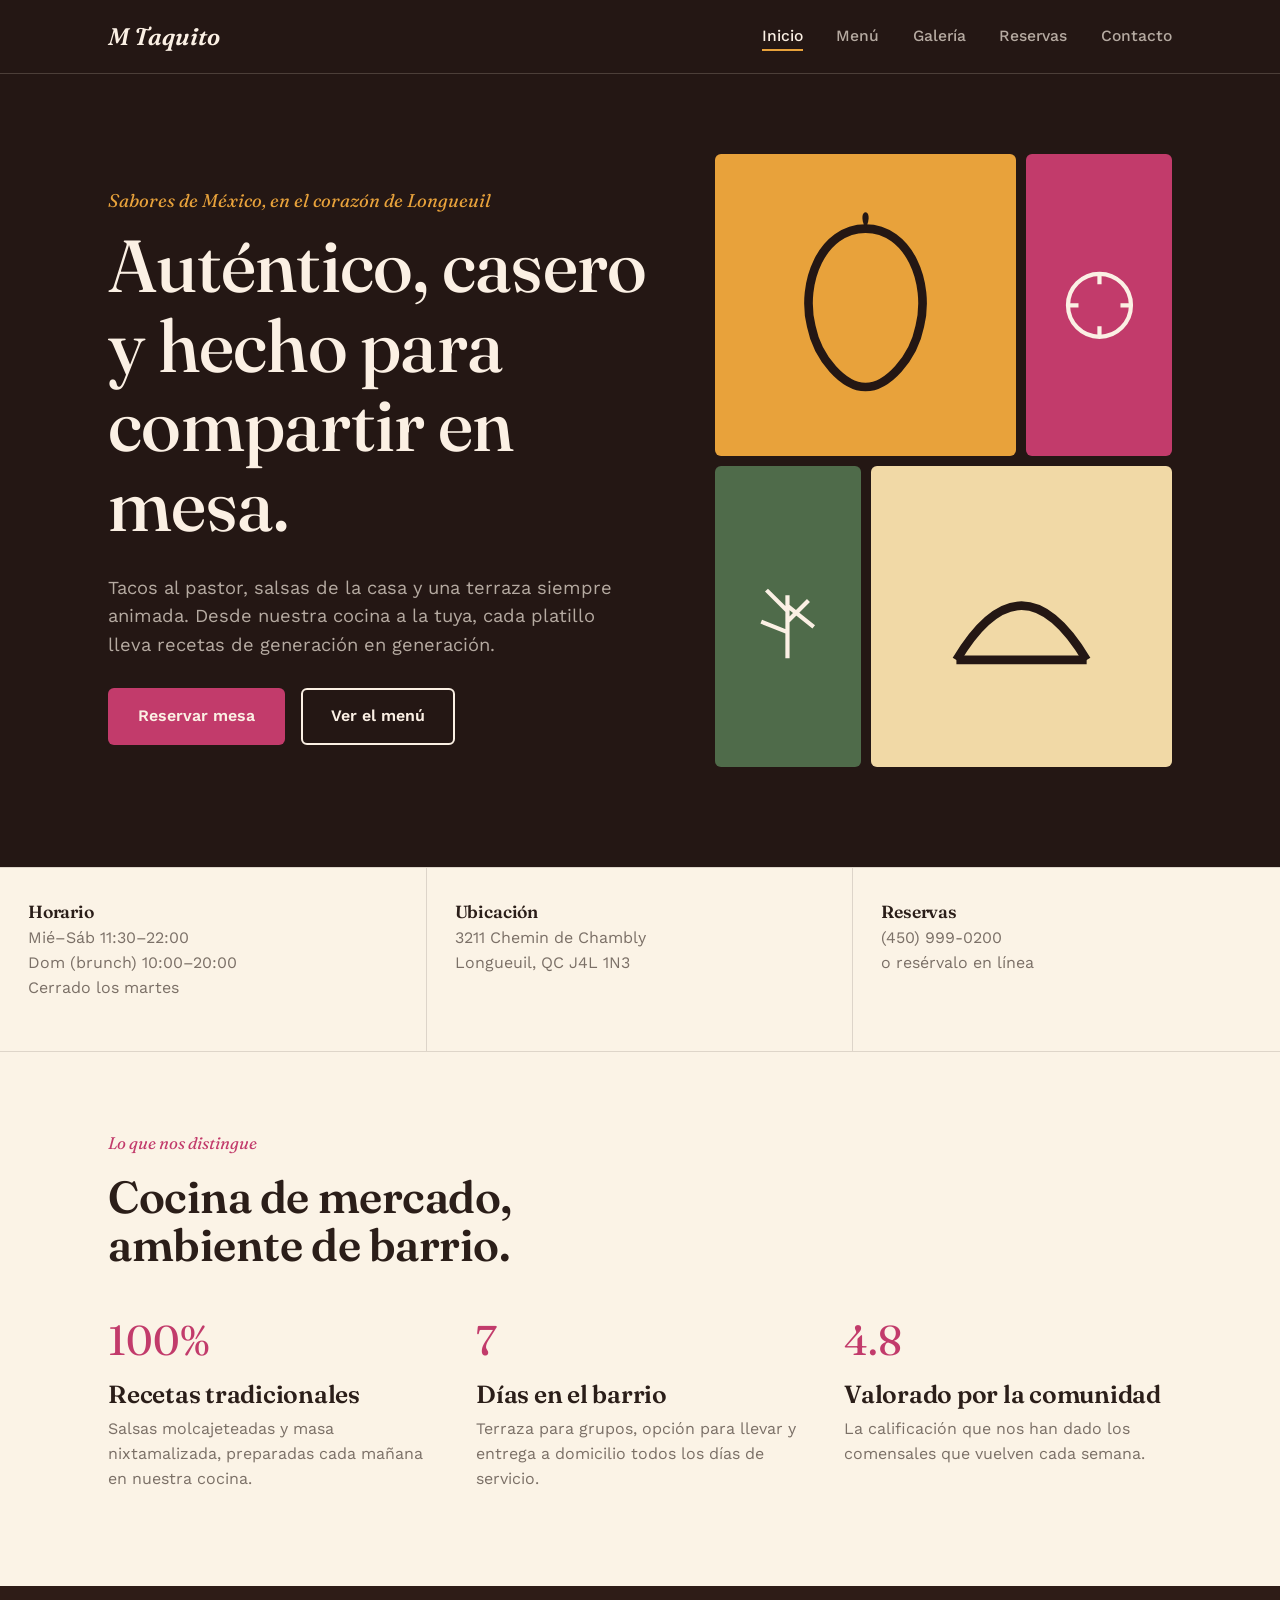
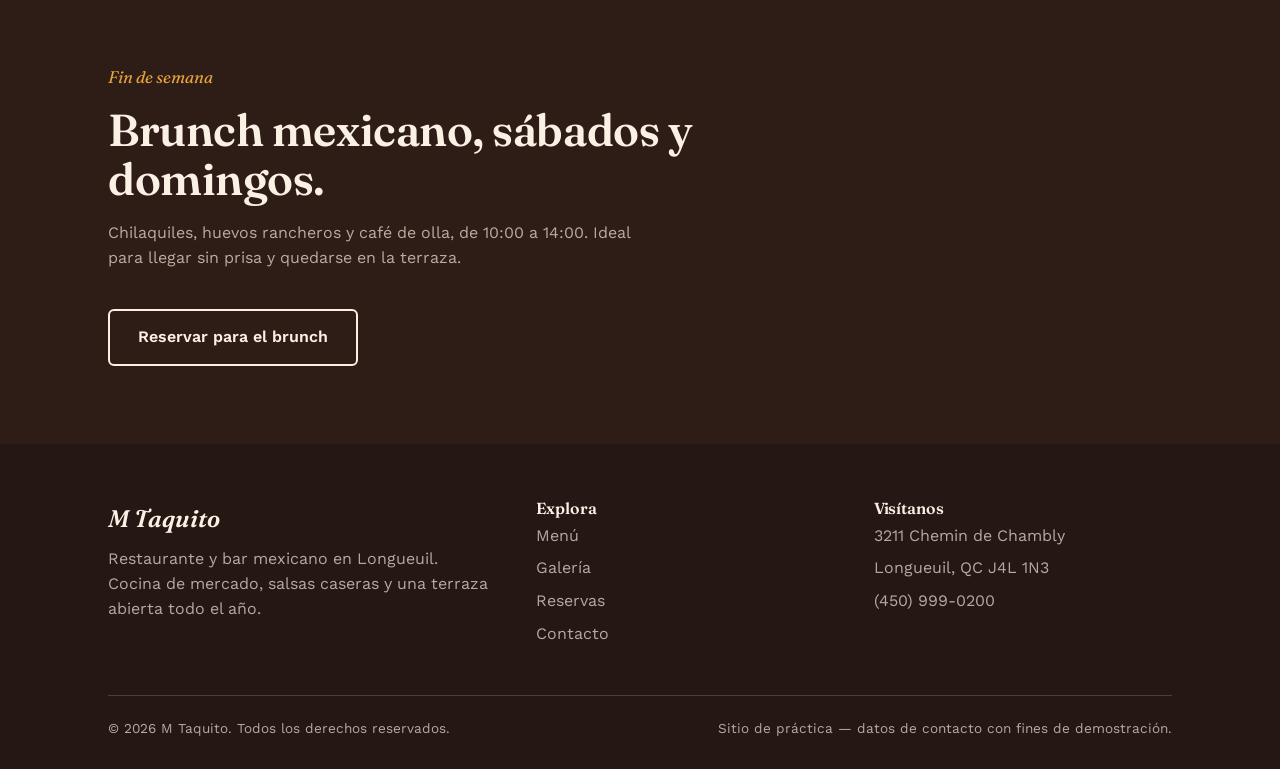
==== index.html @ eafa676a "Add files via upload" ====
<!DOCTYPE html>
<html lang="es">
<head>
<meta charset="UTF-8">
<meta name="viewport" content="width=device-width, initial-scale=1.0">
<title>M Taquito — Restaurante y Bar Mexicano en Longueuil</title>
<meta name="description" content="M Taquito: cocina mexicana auténtica, bar y terraza en Longueuil, Quebec. Tacos, burritos, brunch de fin de semana y reservas en línea.">
<link rel="preconnect" href="https://fonts.googleapis.com">
<link href="https://fonts.googleapis.com/css2?family=Fraunces:ital,wght@0,500;0,600;1,500&family=Work+Sans:wght@400;500;600;700&display=swap" rel="stylesheet">
<link rel="stylesheet" href="style.css">
</head>
<body data-page="inicio">

<header class="site-header">
  <nav class="nav">
    <a href="index.html" class="brand">M Taquito</a>
    <button class="nav-toggle" aria-label="Abrir menú de navegación" aria-expanded="false">
      <svg viewBox="0 0 24 24" fill="none" stroke="currentColor" stroke-width="2"><path d="M3 6h18M3 12h18M3 18h18"/></svg>
    </button>
    <ul class="nav-links">
      <li><a href="index.html" data-page="inicio">Inicio</a></li>
      <li><a href="menu.html" data-page="menu">Menú</a></li>
      <li><a href="galeria.html" data-page="galeria">Galería</a></li>
      <li><a href="reservas.html" data-page="reservas">Reservas</a></li>
      <li><a href="contacto.html" data-page="contacto">Contacto</a></li>
    </ul>
  </nav>
</header>

<section class="hero">
  <div class="container hero-grid">
    <div>
      <p class="hero-eyebrow">Sabores de México, en el corazón de Longueuil</p>
      <h1>Auténtico, casero y hecho para compartir en mesa.</h1>
      <p class="lede">Tacos al pastor, salsas de la casa y una terraza siempre animada. Desde nuestra cocina a la tuya, cada platillo lleva recetas de generación en generación.</p>
      <div class="hero-actions">
        <a href="reservas.html" class="btn btn-primary">Reservar mesa</a>
        <a href="menu.html" class="btn btn-outline">Ver el menú</a>
      </div>
    </div>
    <div class="hero-art" aria-hidden="true">
      <div class="tile-a">
        <svg viewBox="0 0 100 100" fill="none" stroke="#241714" stroke-width="4"><path d="M50 15 C30 15 20 40 25 60 C28 75 40 88 50 88 C60 88 72 75 75 60 C80 40 70 15 50 15 Z"/><path d="M50 15 C45 5 55 5 50 15" fill="#241714" stroke="none"/></svg>
      </div>
      <div class="tile-b">
        <svg viewBox="0 0 100 100" fill="none" stroke="#FBF0E4" stroke-width="4"><circle cx="50" cy="50" r="30"/><path d="M50 20 L50 30 M50 70 L50 80 M20 50 L30 50 M70 50 L80 50"/></svg>
      </div>
      <div class="tile-c">
        <svg viewBox="0 0 100 100" fill="none" stroke="#FBF0E4" stroke-width="4"><path d="M50 90 L50 30 M50 45 L30 25 M50 55 L70 35 M50 65 L25 55 M50 40 L75 60"/></svg>
      </div>
      <div class="tile-d">
        <svg viewBox="0 0 100 100" fill="none" stroke="#241714" stroke-width="4"><path d="M20 70 Q50 20 80 70" /><path d="M20 70 L80 70" /></svg>
      </div>
    </div>
  </div>
</section>

<div class="info-strip">
  <div>
    <h3>Horario</h3>
    <p class="text-muted">Mié–Sáb 11:30–22:00<br>Dom (brunch) 10:00–20:00<br>Cerrado los martes</p>
  </div>
  <div>
    <h3>Ubicación</h3>
    <p class="text-muted">3211 Chemin de Chambly<br>Longueuil, QC J4L 1N3</p>
  </div>
  <div>
    <h3>Reservas</h3>
    <p class="text-muted">(450) 999-0200<br>o resérvalo en línea</p>
  </div>
</div>

<section>
  <div class="container">
    <div class="section-head">
      <p class="kicker">Lo que nos distingue</p>
      <h2>Cocina de mercado, ambiente de barrio.</h2>
    </div>
    <div class="highlights">
      <div class="highlight">
        <span class="num">100%</span>
        <h3>Recetas tradicionales</h3>
        <p class="text-muted">Salsas molcajeteadas y masa nixtamalizada, preparadas cada mañana en nuestra cocina.</p>
      </div>
      <div class="highlight">
        <span class="num">7</span>
        <h3>Días en el barrio</h3>
        <p class="text-muted">Terraza para grupos, opción para llevar y entrega a domicilio todos los días de servicio.</p>
      </div>
      <div class="highlight">
        <span class="num">4.8</span>
        <h3>Valorado por la comunidad</h3>
        <p class="text-muted">La calificación que nos han dado los comensales que vuelven cada semana.</p>
      </div>
    </div>
  </div>
</section>

<section class="section-dark">
  <div class="container">
    <div class="section-head">
      <p class="kicker">Fin de semana</p>
      <h2>Brunch mexicano, sábados y domingos.</h2>
      <p class="text-muted-light" style="color:var(--text-muted-light); max-width:55ch;">Chilaquiles, huevos rancheros y café de olla, de 10:00 a 14:00. Ideal para llegar sin prisa y quedarse en la terraza.</p>
    </div>
    <a href="reservas.html" class="btn btn-outline">Reservar para el brunch</a>
  </div>
</section>

<footer class="site-footer">
  <div class="container">
    <div class="footer-grid">
      <div>
        <a href="index.html" class="brand">M Taquito</a>
        <p>Restaurante y bar mexicano en Longueuil. Cocina de mercado, salsas caseras y una terraza abierta todo el año.</p>
      </div>
      <div>
        <h4>Explora</h4>
        <ul>
          <li><a href="menu.html">Menú</a></li>
          <li><a href="galeria.html">Galería</a></li>
          <li><a href="reservas.html">Reservas</a></li>
          <li><a href="contacto.html">Contacto</a></li>
        </ul>
      </div>
      <div>
        <h4>Visítanos</h4>
        <ul>
          <li>3211 Chemin de Chambly</li>
          <li>Longueuil, QC J4L 1N3</li>
          <li>(450) 999-0200</li>
        </ul>
      </div>
    </div>
    <div class="footer-bottom">
      <span>© 2026 M Taquito. Todos los derechos reservados.</span>
      <span>Sitio de práctica — datos de contacto con fines de demostración.</span>
    </div>
  </div>
</footer>

<script src="script.js"></script>
</body>
</html>
---- style.css ----
/* ==========================================================================
   M Taquito — hoja de estilos compartida
   Paleta inspirada en mercado mexicano: comal oscuro, cempasúchil, papel picado
   ========================================================================== */

:root {
  --bg-cream: #FBF3E6;
  --bg-dark: #241714;
  --bg-dark-2: #2E1C17;
  --marigold: #E8A23B;
  --marigold-dark: #C6821F;
  --magenta: #C23B6B;
  --magenta-dark: #A32C56;
  --cactus: #4F6B4A;
  --text-dark: #2B1E19;
  --text-light: #FBF0E4;
  --text-muted: rgba(43, 30, 25, 0.62);
  --text-muted-light: rgba(251, 240, 228, 0.68);
  --line: rgba(43, 30, 25, 0.14);
  --line-light: rgba(251, 240, 228, 0.18);

  --font-display: "Fraunces", Georgia, "Times New Roman", serif;
  --font-body: "Work Sans", -apple-system, BlinkMacSystemFont, "Segoe UI", sans-serif;

  --max-width: 1120px;
  --radius: 6px;
}

* { box-sizing: border-box; }

html {
  scroll-behavior: smooth;
}

@media (prefers-reduced-motion: reduce) {
  html { scroll-behavior: auto; }
  *, *::before, *::after {
    animation-duration: 0.001ms !important;
    animation-iteration-count: 1 !important;
    transition-duration: 0.001ms !important;
  }
}

html, body {
  overflow-x: hidden;
  width: 100%;
}

body {
  margin: 0;
  font-family: var(--font-body);
  color: var(--text-dark);
  background: var(--bg-cream);
  line-height: 1.55;
  -webkit-font-smoothing: antialiased;
}

img { max-width: 100%; display: block; }

a { color: inherit; }

h1, h2, h3, h4 {
  font-family: var(--font-display);
  margin: 0 0 0.4em;
  line-height: 1.08;
  font-weight: 600;
  letter-spacing: -0.01em;
}

h1 { font-size: clamp(2.6rem, 5vw + 1rem, 4.6rem); font-weight: 500; }
h2 { font-size: clamp(1.9rem, 2.6vw + 1rem, 2.8rem); }
h3 { font-size: clamp(1.25rem, 1vw + 1rem, 1.55rem); }

p { margin: 0 0 1em; }

.text-muted { color: var(--text-muted); }

.container {
  max-width: var(--max-width);
  margin: 0 auto;
  padding: 0 28px;
}

@media (max-width: 480px) {
  .container { padding: 0 18px; }
  .nav { padding: 16px 18px; }
}

:focus-visible {
  outline: 3px solid var(--magenta);
  outline-offset: 3px;
}

/* ---- Botones ---- */
.btn {
  display: inline-flex;
  align-items: center;
  gap: 8px;
  padding: 14px 28px;
  border-radius: var(--radius);
  font-family: var(--font-body);
  font-weight: 600;
  font-size: 1rem;
  text-decoration: none;
  border: 2px solid transparent;
  cursor: pointer;
  transition: transform 0.15s ease, background-color 0.15s ease, border-color 0.15s ease;
}
.btn:hover { transform: translateY(-2px); }

.btn-primary {
  background: var(--magenta);
  color: var(--text-light);
}
.btn-primary:hover { background: var(--magenta-dark); }

.btn-outline {
  background: transparent;
  border-color: currentColor;
  color: inherit;
}
.btn-outline:hover { background: rgba(251, 240, 228, 0.08); }

.btn-outline.on-cream {
  border-color: var(--text-dark);
}
.btn-outline.on-cream:hover { background: rgba(43, 30, 25, 0.06); }

/* ---- Header / Navegación ---- */
.site-header {
  background: var(--bg-dark);
  color: var(--text-light);
  position: sticky;
  top: 0;
  z-index: 40;
  border-bottom: 1px solid var(--line-light);
}

.nav {
  display: flex;
  align-items: center;
  justify-content: space-between;
  padding: 18px 28px;
  max-width: var(--max-width);
  margin: 0 auto;
}

.brand {
  font-family: var(--font-display);
  font-style: italic;
  font-size: 1.5rem;
  text-decoration: none;
  color: var(--text-light);
  font-weight: 600;
}

.nav-links {
  display: flex;
  gap: 2.1rem;
  list-style: none;
  margin: 0;
  padding: 0;
}

.nav-links a {
  text-decoration: none;
  color: var(--text-muted-light);
  font-weight: 500;
  font-size: 0.98rem;
  padding-bottom: 4px;
  border-bottom: 2px solid transparent;
  transition: color 0.15s ease, border-color 0.15s ease;
}

.nav-links a:hover,
.nav-links a.active {
  color: var(--text-light);
  border-color: var(--marigold);
}

.nav-toggle {
  display: none;
  background: none;
  border: none;
  color: var(--text-light);
  cursor: pointer;
  padding: 6px;
}
.nav-toggle svg { width: 26px; height: 26px; }

@media (max-width: 760px) {
  .nav-toggle { display: block; }
  .nav-links {
    position: absolute;
    top: 100%;
    left: 0;
    right: 0;
    flex-direction: column;
    background: var(--bg-dark);
    padding: 8px 28px 24px;
    gap: 1rem;
    display: none;
    border-bottom: 1px solid var(--line-light);
  }
  .nav-links.is-open { display: flex; }
}

/* ---- Hero ---- */
.hero {
  background: var(--bg-dark);
  color: var(--text-light);
  padding: 80px 0 90px;
}

.hero-grid {
  display: grid;
  grid-template-columns: 1.1fr 0.9fr;
  gap: 48px;
  align-items: center;
}

@media (max-width: 860px) {
  .hero-grid { grid-template-columns: 1fr; }
}

.hero-eyebrow {
  color: var(--marigold);
  font-family: var(--font-display);
  font-style: italic;
  font-size: 1.15rem;
  margin-bottom: 0.6em;
}

.hero p.lede {
  font-size: 1.15rem;
  color: var(--text-muted-light);
  max-width: 46ch;
}

.hero-actions {
  display: flex;
  gap: 16px;
  flex-wrap: wrap;
  margin-top: 1.8em;
}

/* Collage gráfico del hero (SVG generado, sin fotografías) */
.hero-art {
  aspect-ratio: 1 / 1;
  display: grid;
  grid-template-columns: repeat(3, 1fr);
  grid-template-rows: repeat(3, 1fr);
  gap: 10px;
}
.hero-art > div {
  border-radius: var(--radius);
  display: flex;
  align-items: center;
  justify-content: center;
  padding: 14%;
}
.hero-art svg { width: 100%; height: 100%; }
.tile-a { background: var(--marigold); grid-column: span 2; }
.tile-b { background: var(--magenta); }
.tile-c { background: var(--cactus); }
.tile-d { background: #F1D9A6; grid-column: span 2; }

/* ---- Secciones ---- */
section { padding: 78px 0; }
.section-dark { background: var(--bg-dark-2); color: var(--text-light); }
.section-head { max-width: 60ch; margin-bottom: 2.4em; }
.section-head .kicker {
  font-family: var(--font-display);
  font-style: italic;
  color: var(--magenta);
  font-size: 1.05rem;
}
.section-dark .section-head .kicker { color: var(--marigold); }

/* ---- Destacados (inicio) ---- */
.highlights {
  display: grid;
  grid-template-columns: repeat(3, 1fr);
  gap: 40px;
}
@media (max-width: 760px) { .highlights { grid-template-columns: 1fr; } }

.highlight .num {
  font-family: var(--font-display);
  font-size: 2.6rem;
  color: var(--magenta);
  display: block;
  margin-bottom: 0.2em;
}

/* ---- Franja de horarios/ubicación (inicio) ---- */
.info-strip {
  display: grid;
  grid-template-columns: repeat(3, 1fr);
  border-top: 1px solid var(--line);
  border-bottom: 1px solid var(--line);
}
.info-strip > div {
  padding: 34px 28px;
  border-right: 1px solid var(--line);
}
.info-strip > div:last-child { border-right: none; }
.info-strip h3 { margin-bottom: 0.3em; font-size: 1.1rem; }
@media (max-width: 760px) {
  .info-strip { grid-template-columns: 1fr; }
  .info-strip > div { border-right: none; border-bottom: 1px solid var(--line); }
}

/* ---- Menú ---- */
.menu-category { margin-bottom: 3.4em; }
.menu-category h2 {
  border-bottom: 2px solid var(--text-dark);
  padding-bottom: 0.3em;
  margin-bottom: 0.9em;
}
.menu-item {
  display: flex;
  flex-wrap: wrap;
  align-items: baseline;
  gap: 6px 10px;
  padding: 14px 0;
  border-bottom: 1px dashed var(--line);
}
.menu-item.has-photo {
  align-items: center;
  flex-wrap: nowrap;
}
.menu-item .photo {
  width: 64px;
  height: 64px;
  border-radius: var(--radius);
  object-fit: cover;
  flex-shrink: 0;
  background: var(--line);
}
.menu-item .info {
  flex: 1;
  min-width: 0;
  display: flex;
  flex-wrap: wrap;
  align-items: baseline;
  gap: 6px 10px;
}
.menu-item .name {
  font-weight: 600;
}
.menu-item .desc {
  color: var(--text-muted);
  font-size: 0.93rem;
  margin-top: 2px;
  white-space: normal;
}
.menu-item .leader {
  flex: 1;
  min-width: 24px;
  border-bottom: 1px dotted var(--line);
  transform: translateY(-5px);
}
.menu-item .price {
  font-family: var(--font-display);
  font-weight: 600;
  white-space: nowrap;
}

@media (max-width: 480px) {
  .menu-item { gap: 2px 8px; }
  .menu-item .leader { display: none; }
  .menu-item .name { flex: 1 1 auto; }
  .menu-item .photo { width: 52px; height: 52px; }
}
.tag {
  display: inline-block;
  font-size: 0.72rem;
  font-weight: 600;
  color: var(--cactus);
  border: 1px solid var(--cactus);
  border-radius: 20px;
  padding: 1px 9px;
  margin-left: 8px;
  vertical-align: middle;
}
.menu-note {
  margin-top: 2em;
  padding: 20px 24px;
  background: rgba(232, 162, 59, 0.14);
  border-left: 4px solid var(--marigold);
  border-radius: 0 var(--radius) var(--radius) 0;
}

/* ---- Galería (mosaico sin fotografías) ---- */
.gallery-grid {
  display: grid;
  grid-template-columns: repeat(4, 1fr);
  grid-auto-rows: 150px;
  gap: 14px;
}
.gallery-tile {
  border-radius: var(--radius);
  color: var(--text-light);
  display: flex;
  flex-direction: column;
  justify-content: flex-end;
  padding: 18px;
  position: relative;
  overflow: hidden;
}
.gallery-tile svg {
  position: absolute;
  top: 16px;
  left: 16px;
  width: 34px;
  height: 34px;
  opacity: 0.85;
}
.gallery-tile .cap {
  font-family: var(--font-display);
  font-style: italic;
  font-size: 1.1rem;
}
.gallery-tile.big { grid-column: span 2; grid-row: span 2; }
.g1 { background: #B5442E; }
.g2 { background: var(--cactus); }
.g3 { background: var(--marigold-dark); }
.g4 { background: var(--magenta); }
.g5 { background: #7A4E9C; }
.g6 { background: #2E5C6E; }

@media (max-width: 760px) {
  .gallery-grid { grid-template-columns: repeat(2, 1fr); }
  .gallery-tile.big { grid-column: span 2; grid-row: span 1; }
}

/* ---- Formulario de reservas ---- */
.form-wrap {
  max-width: 620px;
  margin: 0 auto;
  background: var(--bg-cream);
}
.field {
  margin-bottom: 1.4em;
  display: flex;
  flex-direction: column;
  gap: 6px;
}
.field label { font-weight: 600; font-size: 0.95rem; }
.field-row { display: grid; grid-template-columns: 1fr 1fr; gap: 20px; }
@media (max-width: 560px) { .field-row { grid-template-columns: 1fr; } }

input, select, textarea {
  font-family: var(--font-body);
  font-size: 1rem;
  padding: 12px 14px;
  border-radius: var(--radius);
  border: 1.5px solid var(--line);
  background: #fff;
  color: var(--text-dark);
}
input:focus, select:focus, textarea:focus {
  border-color: var(--magenta);
}
textarea { resize: vertical; min-height: 100px; }

.form-confirm {
  display: none;
  margin-top: 1.6em;
  padding: 18px 22px;
  background: rgba(79, 107, 74, 0.14);
  border-left: 4px solid var(--cactus);
  border-radius: 0 var(--radius) var(--radius) 0;
}
.form-confirm.is-visible { display: block; }

/* ---- Contacto ---- */
.contact-grid {
  display: grid;
  grid-template-columns: 1fr 1.1fr;
  gap: 50px;
  align-items: start;
}
@media (max-width: 860px) { .contact-grid { grid-template-columns: 1fr; } }

.contact-list { list-style: none; padding: 0; margin: 0 0 2em; }
.contact-list li {
  padding: 16px 0;
  border-bottom: 1px solid var(--line);
}
.contact-list .label { font-weight: 600; display: block; margin-bottom: 2px; }

.map-frame {
  border: none;
  width: 100%;
  height: 100%;
  min-height: 380px;
  border-radius: var(--radius);
}

.hours-table { width: 100%; border-collapse: collapse; }
.hours-table td { padding: 8px 0; border-bottom: 1px solid var(--line); }
.hours-table td:last-child { text-align: right; font-weight: 600; }

/* ---- Footer ---- */
.site-footer {
  background: var(--bg-dark);
  color: var(--text-muted-light);
  padding: 56px 0 30px;
}
.footer-grid {
  display: grid;
  grid-template-columns: 1.3fr 1fr 1fr;
  gap: 40px;
  margin-bottom: 40px;
}
@media (max-width: 760px) { .footer-grid { grid-template-columns: 1fr; gap: 28px; } }
.site-footer h4 { color: var(--text-light); font-size: 1rem; }
.site-footer .brand { display: inline-block; margin-bottom: 10px; }
.site-footer ul { list-style: none; padding: 0; margin: 0; }
.site-footer li { margin-bottom: 8px; }
.site-footer a { text-decoration: none; }
.site-footer a:hover { color: var(--text-light); }
.footer-bottom {
  border-top: 1px solid var(--line-light);
  padding-top: 22px;
  font-size: 0.85rem;
  display: flex;
  justify-content: space-between;
  flex-wrap: wrap;
  gap: 10px;
}
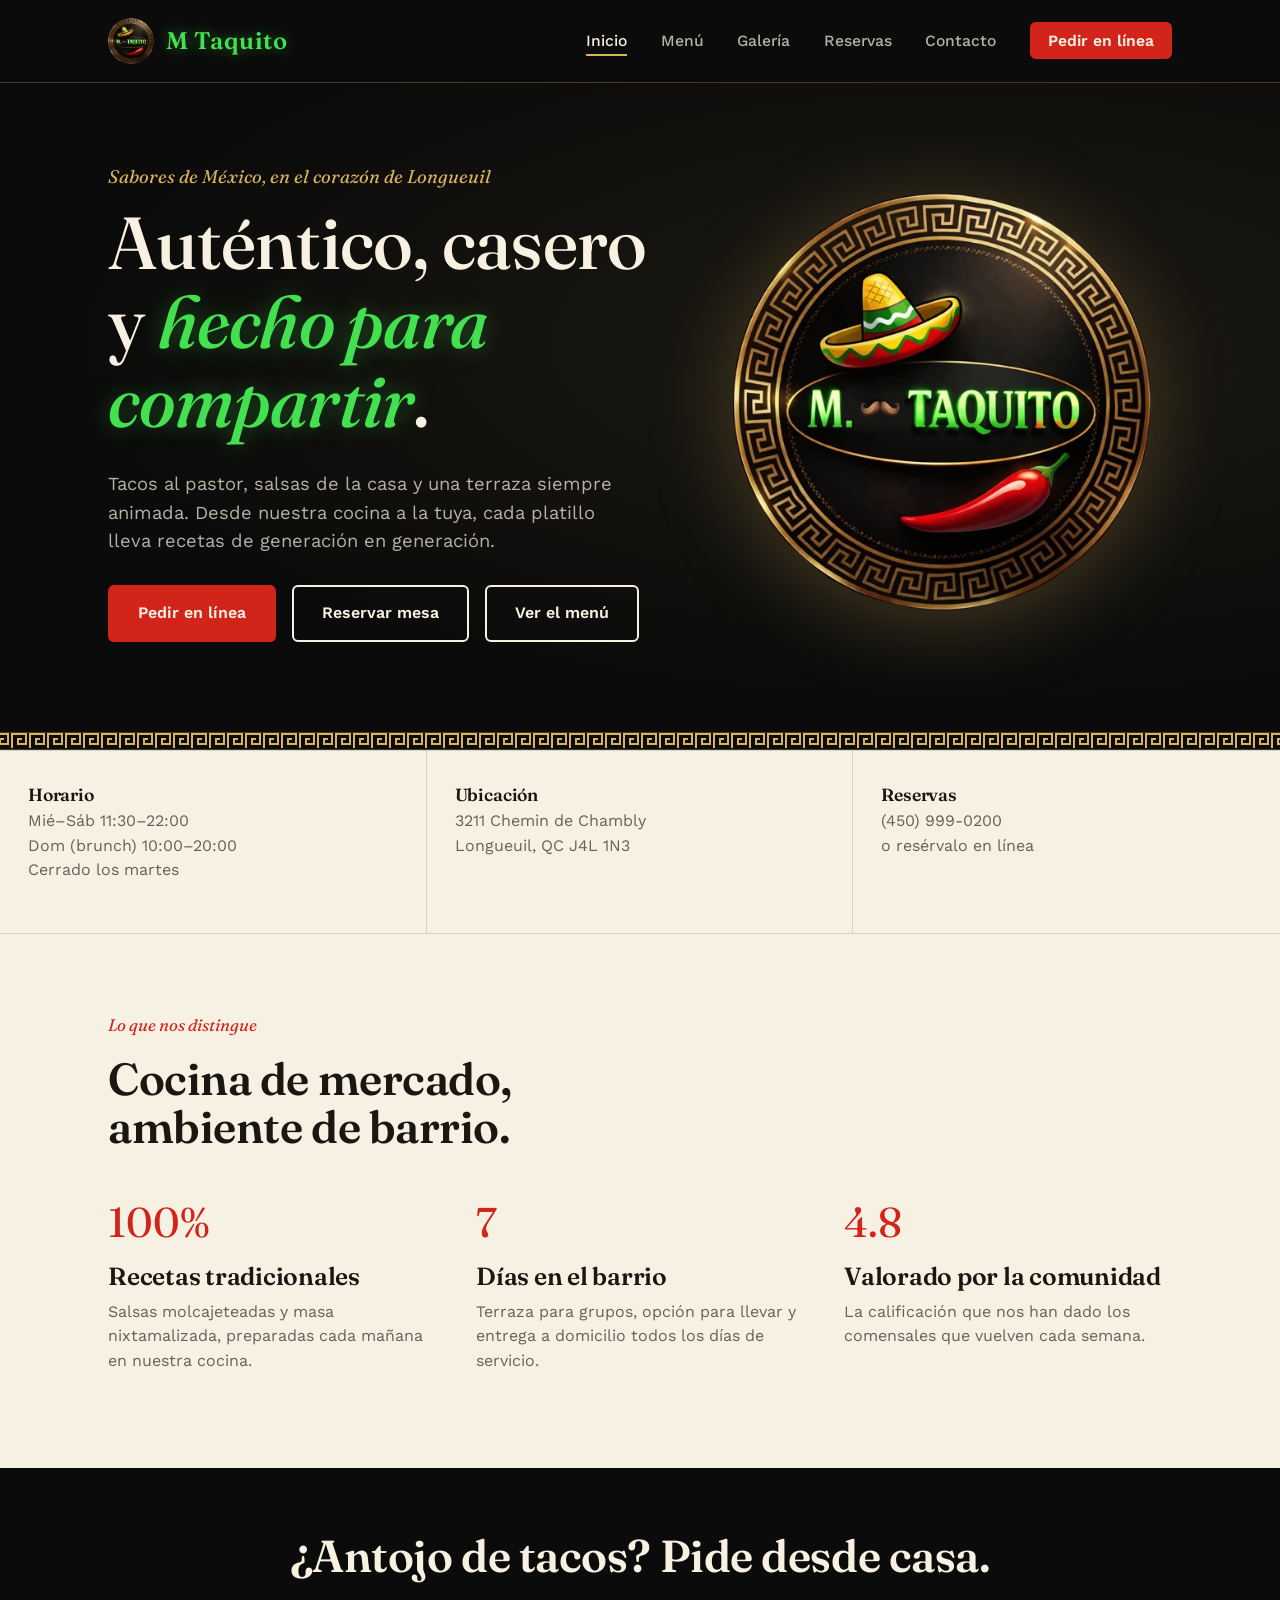
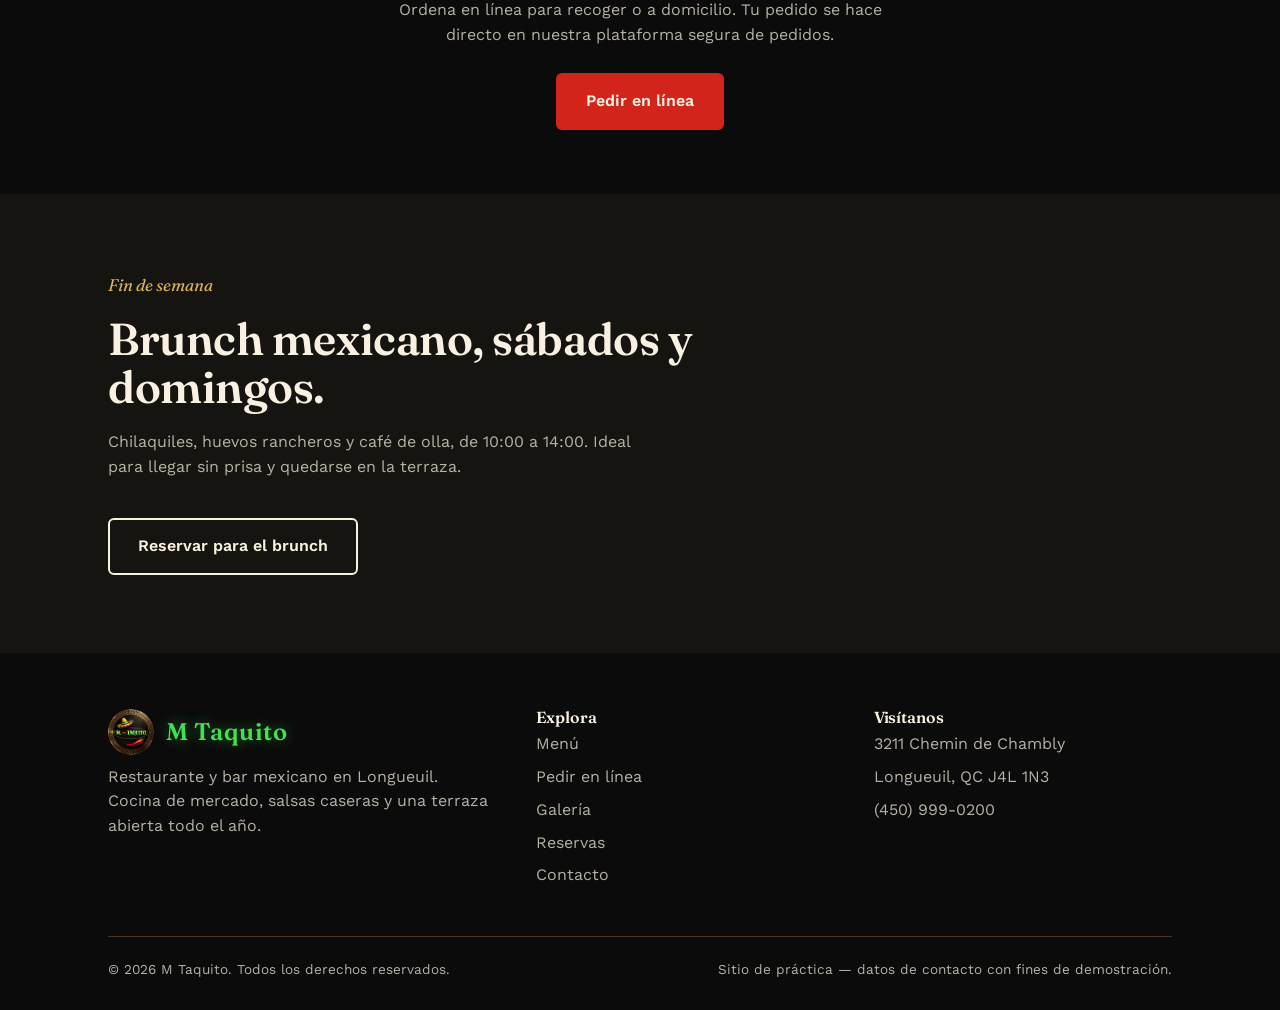
==== commit e0dfc222: "Rediseño con paleta del logo, logo y botón Pedir en línea Co-Authored-By: Claude Sonnet 5.5 <noreply" ====
--- a/index.html
+++ b/index.html
@@ -7,13 +7,14 @@
 <meta name="description" content="M Taquito: cocina mexicana auténtica, bar y terraza en Longueuil, Quebec. Tacos, burritos, brunch de fin de semana y reservas en línea.">
 <link rel="preconnect" href="https://fonts.googleapis.com">
 <link href="https://fonts.googleapis.com/css2?family=Fraunces:ital,wght@0,500;0,600;1,500&family=Work+Sans:wght@400;500;600;700&display=swap" rel="stylesheet">
+<link rel="icon" type="image/png" href="images/favicon.png">
 <link rel="stylesheet" href="style.css">
 </head>
 <body data-page="inicio">
 
 <header class="site-header">
   <nav class="nav">
-    <a href="index.html" class="brand">M Taquito</a>
+    <a href="index.html" class="brand"><img src="images/logo.webp" alt="" width="46" height="46"><span>M Taquito</span></a>
     <button class="nav-toggle" aria-label="Abrir menú de navegación" aria-expanded="false">
       <svg viewBox="0 0 24 24" fill="none" stroke="currentColor" stroke-width="2"><path d="M3 6h18M3 12h18M3 18h18"/></svg>
     </button>
@@ -23,6 +24,7 @@
       <li><a href="galeria.html" data-page="galeria">Galería</a></li>
       <li><a href="reservas.html" data-page="reservas">Reservas</a></li>
       <li><a href="contacto.html" data-page="contacto">Contacto</a></li>
+      <li><a class="nav-order" href="https://www.foodbooking.com/ordering/restaurant/menu?company_uid=4ec5ebd3-07cd-4d14-a162-219042d5eb4e&restaurant_uid=96e847cf-0042-40ef-91f3-e63ae6803445&facebook=true" target="_blank" rel="noopener">Pedir en línea</a></li>
     </ul>
   </nav>
 </header>
@@ -31,29 +33,18 @@
   <div class="container hero-grid">
     <div>
       <p class="hero-eyebrow">Sabores de México, en el corazón de Longueuil</p>
-      <h1>Auténtico, casero y hecho para compartir en mesa.</h1>
+      <h1>Auténtico, casero y <em>hecho para compartir</em>.</h1>
       <p class="lede">Tacos al pastor, salsas de la casa y una terraza siempre animada. Desde nuestra cocina a la tuya, cada platillo lleva recetas de generación en generación.</p>
       <div class="hero-actions">
-        <a href="reservas.html" class="btn btn-primary">Reservar mesa</a>
+        <a href="https://www.foodbooking.com/ordering/restaurant/menu?company_uid=4ec5ebd3-07cd-4d14-a162-219042d5eb4e&restaurant_uid=96e847cf-0042-40ef-91f3-e63ae6803445&facebook=true" target="_blank" rel="noopener" class="btn btn-order">Pedir en línea</a>
+        <a href="reservas.html" class="btn btn-outline">Reservar mesa</a>
         <a href="menu.html" class="btn btn-outline">Ver el menú</a>
       </div>
     </div>
-    <div class="hero-art" aria-hidden="true">
-      <div class="tile-a">
-        <svg viewBox="0 0 100 100" fill="none" stroke="#241714" stroke-width="4"><path d="M50 15 C30 15 20 40 25 60 C28 75 40 88 50 88 C60 88 72 75 75 60 C80 40 70 15 50 15 Z"/><path d="M50 15 C45 5 55 5 50 15" fill="#241714" stroke="none"/></svg>
-      </div>
-      <div class="tile-b">
-        <svg viewBox="0 0 100 100" fill="none" stroke="#FBF0E4" stroke-width="4"><circle cx="50" cy="50" r="30"/><path d="M50 20 L50 30 M50 70 L50 80 M20 50 L30 50 M70 50 L80 50"/></svg>
-      </div>
-      <div class="tile-c">
-        <svg viewBox="0 0 100 100" fill="none" stroke="#FBF0E4" stroke-width="4"><path d="M50 90 L50 30 M50 45 L30 25 M50 55 L70 35 M50 65 L25 55 M50 40 L75 60"/></svg>
-      </div>
-      <div class="tile-d">
-        <svg viewBox="0 0 100 100" fill="none" stroke="#241714" stroke-width="4"><path d="M20 70 Q50 20 80 70" /><path d="M20 70 L80 70" /></svg>
-      </div>
-    </div>
+    <div class="hero-logo"><img src="images/logo.webp" alt="Logo de M Taquito: sombrero, chile rojo y bigote" width="420" height="420"></div>
   </div>
 </section>
+<div class="greca" aria-hidden="true"></div>
 
 <div class="info-strip">
   <div>
@@ -96,6 +87,14 @@
   </div>
 </section>
 
+<section class="order-banner">
+  <div class="container">
+    <h2>¿Antojo de tacos? Pide desde casa.</h2>
+    <p>Ordena en línea para recoger o a domicilio. Tu pedido se hace directo en nuestra plataforma segura de pedidos.</p>
+    <a href="https://www.foodbooking.com/ordering/restaurant/menu?company_uid=4ec5ebd3-07cd-4d14-a162-219042d5eb4e&restaurant_uid=96e847cf-0042-40ef-91f3-e63ae6803445&facebook=true" target="_blank" rel="noopener" class="btn btn-order">Pedir en línea</a>
+  </div>
+</section>
+
 <section class="section-dark">
   <div class="container">
     <div class="section-head">
@@ -111,13 +110,14 @@
   <div class="container">
     <div class="footer-grid">
       <div>
-        <a href="index.html" class="brand">M Taquito</a>
+        <a href="index.html" class="brand"><img src="images/logo.webp" alt="" width="46" height="46"><span>M Taquito</span></a>
         <p>Restaurante y bar mexicano en Longueuil. Cocina de mercado, salsas caseras y una terraza abierta todo el año.</p>
       </div>
       <div>
         <h4>Explora</h4>
         <ul>
           <li><a href="menu.html">Menú</a></li>
+          <li><a href="https://www.foodbooking.com/ordering/restaurant/menu?company_uid=4ec5ebd3-07cd-4d14-a162-219042d5eb4e&restaurant_uid=96e847cf-0042-40ef-91f3-e63ae6803445&facebook=true" target="_blank" rel="noopener">Pedir en línea</a></li>
           <li><a href="galeria.html">Galería</a></li>
           <li><a href="reservas.html">Reservas</a></li>
           <li><a href="contacto.html">Contacto</a></li>
--- a/style.css
+++ b/style.css
@@ -1,23 +1,24 @@
 /* ==========================================================================
    M Taquito — hoja de estilos compartida
-   Paleta inspirada en mercado mexicano: comal oscuro, cempasúchil, papel picado
+   Paleta tomada del logo: negro, oro greca, verde neón, rojo chile
    ========================================================================== */
 
 :root {
-  --bg-cream: #FBF3E6;
-  --bg-dark: #241714;
-  --bg-dark-2: #2E1C17;
-  --marigold: #E8A23B;
-  --marigold-dark: #C6821F;
-  --magenta: #C23B6B;
-  --magenta-dark: #A32C56;
-  --cactus: #4F6B4A;
-  --text-dark: #2B1E19;
-  --text-light: #FBF0E4;
-  --text-muted: rgba(43, 30, 25, 0.62);
-  --text-muted-light: rgba(251, 240, 228, 0.68);
-  --line: rgba(43, 30, 25, 0.14);
-  --line-light: rgba(251, 240, 228, 0.18);
+  --bg-cream: #F7F1E3;
+  --bg-dark: #0B0B0B;
+  --bg-dark-2: #161410;
+  --marigold: #D9B45B;
+  --marigold-dark: #A67F22;
+  --magenta: #D3241B;
+  --magenta-dark: #A81A13;
+  --cactus: #1F8A32;
+  --neon: #43E050;
+  --text-dark: #1A1712;
+  --text-light: #F8F1E1;
+  --text-muted: rgba(26, 23, 18, 0.66);
+  --text-muted-light: rgba(248, 241, 225, 0.72);
+  --line: rgba(26, 23, 18, 0.14);
+  --line-light: rgba(217, 180, 91, 0.28);
 
   --font-display: "Fraunces", Georgia, "Times New Roman", serif;
   --font-body: "Work Sans", -apple-system, BlinkMacSystemFont, "Segoe UI", sans-serif;
@@ -119,12 +120,12 @@
   border-color: currentColor;
   color: inherit;
 }
-.btn-outline:hover { background: rgba(251, 240, 228, 0.08); }
+.btn-outline:hover { background: rgba(217, 180, 91, 0.12); }
 
 .btn-outline.on-cream {
   border-color: var(--text-dark);
 }
-.btn-outline.on-cream:hover { background: rgba(43, 30, 25, 0.06); }
+.btn-outline.on-cream:hover { background: rgba(26, 23, 18, 0.06); }
 
 /* ---- Header / Navegación ---- */
 .site-header {
@@ -387,7 +388,7 @@
 .menu-note {
   margin-top: 2em;
   padding: 20px 24px;
-  background: rgba(232, 162, 59, 0.14);
+  background: rgba(217, 180, 91, 0.18);
   border-left: 4px solid var(--marigold);
   border-radius: 0 var(--radius) var(--radius) 0;
 }
@@ -423,12 +424,12 @@
   font-size: 1.1rem;
 }
 .gallery-tile.big { grid-column: span 2; grid-row: span 2; }
-.g1 { background: #B5442E; }
+.g1 { background: #A81A13; }
 .g2 { background: var(--cactus); }
 .g3 { background: var(--marigold-dark); }
 .g4 { background: var(--magenta); }
-.g5 { background: #7A4E9C; }
-.g6 { background: #2E5C6E; }
+.g5 { background: #3b3320; }
+.g6 { background: #14301a; }
 
 @media (max-width: 760px) {
   .gallery-grid { grid-template-columns: repeat(2, 1fr); }
@@ -469,7 +470,7 @@
   display: none;
   margin-top: 1.6em;
   padding: 18px 22px;
-  background: rgba(79, 107, 74, 0.14);
+  background: rgba(31, 138, 50, 0.12);
   border-left: 4px solid var(--cactus);
   border-radius: 0 var(--radius) var(--radius) 0;
 }
@@ -517,7 +518,7 @@
 }
 @media (max-width: 760px) { .footer-grid { grid-template-columns: 1fr; gap: 28px; } }
 .site-footer h4 { color: var(--text-light); font-size: 1rem; }
-.site-footer .brand { display: inline-block; margin-bottom: 10px; }
+.site-footer .brand { display: inline-flex; margin-bottom: 10px; }
 .site-footer ul { list-style: none; padding: 0; margin: 0; }
 .site-footer li { margin-bottom: 8px; }
 .site-footer a { text-decoration: none; }
@@ -531,3 +532,55 @@
   flex-wrap: wrap;
   gap: 10px;
 }
+
+
+/* ==== Identidad del logo ==== */
+.brand { display: inline-flex; align-items: center; gap: 12px; font-style: normal; letter-spacing: 0.02em; }
+.brand img { width: 46px; height: 46px; border-radius: 50%; }
+.brand span { color: var(--neon); text-shadow: 0 0 14px rgba(67, 224, 80, 0.45); }
+
+.nav-links { align-items: center; }
+.nav-links a.nav-order {
+  background: var(--magenta);
+  color: var(--text-light);
+  padding: 9px 18px;
+  border-radius: var(--radius);
+  border-bottom: none;
+  font-weight: 600;
+}
+.nav-links a.nav-order:hover { background: var(--magenta-dark); color: var(--text-light); }
+
+.btn-order { background: var(--magenta); color: var(--text-light); box-shadow: 0 0 0 0 rgba(211,36,27,0.5); }
+.btn-order:hover { background: var(--magenta-dark); }
+
+.hero { background: radial-gradient(ellipse at 75% 40%, #1d1a12 0%, var(--bg-dark) 65%); }
+.hero h1 em { font-style: italic; color: var(--neon); text-shadow: 0 0 22px rgba(67, 224, 80, 0.35); }
+.hero-logo { display: flex; justify-content: center; }
+.hero-logo img { width: min(100%, 420px); filter: drop-shadow(0 12px 40px rgba(217, 180, 91, 0.25)); }
+
+/* Greca decorativa (guiño al aro del logo) */
+.greca {
+  height: 18px;
+  background-color: var(--bg-dark);
+  background-image: url("data:image/svg+xml,%3Csvg xmlns='http://www.w3.org/2000/svg' width='36' height='18' viewBox='0 0 36 18' fill='none' stroke='%23D9B45B' stroke-width='2'%3E%3Cpath d='M2 16V2h14v10H8V7h4'/%3E%3Cpath d='M20 16V2h14v10H26V7h4'/%3E%3C/svg%3E");
+  background-repeat: repeat-x;
+  background-position: center;
+  border-top: 1px solid rgba(217,180,91,0.28);
+  border-bottom: 1px solid rgba(217,180,91,0.28);
+}
+
+.order-banner {
+  background: var(--bg-dark);
+  color: var(--text-light);
+  text-align: center;
+  padding: 64px 0;
+}
+.order-banner h2 { color: var(--text-light); }
+.order-banner p { color: var(--text-muted-light); max-width: 52ch; margin: 0 auto 1.6em; }
+
+.menu-order-cta { display: flex; justify-content: center; margin-top: 1.5em; }
+
+@media (max-width: 760px) {
+  .nav-links a.nav-order { display: inline-block; text-align: center; }
+  .brand img { width: 40px; height: 40px; }
+}
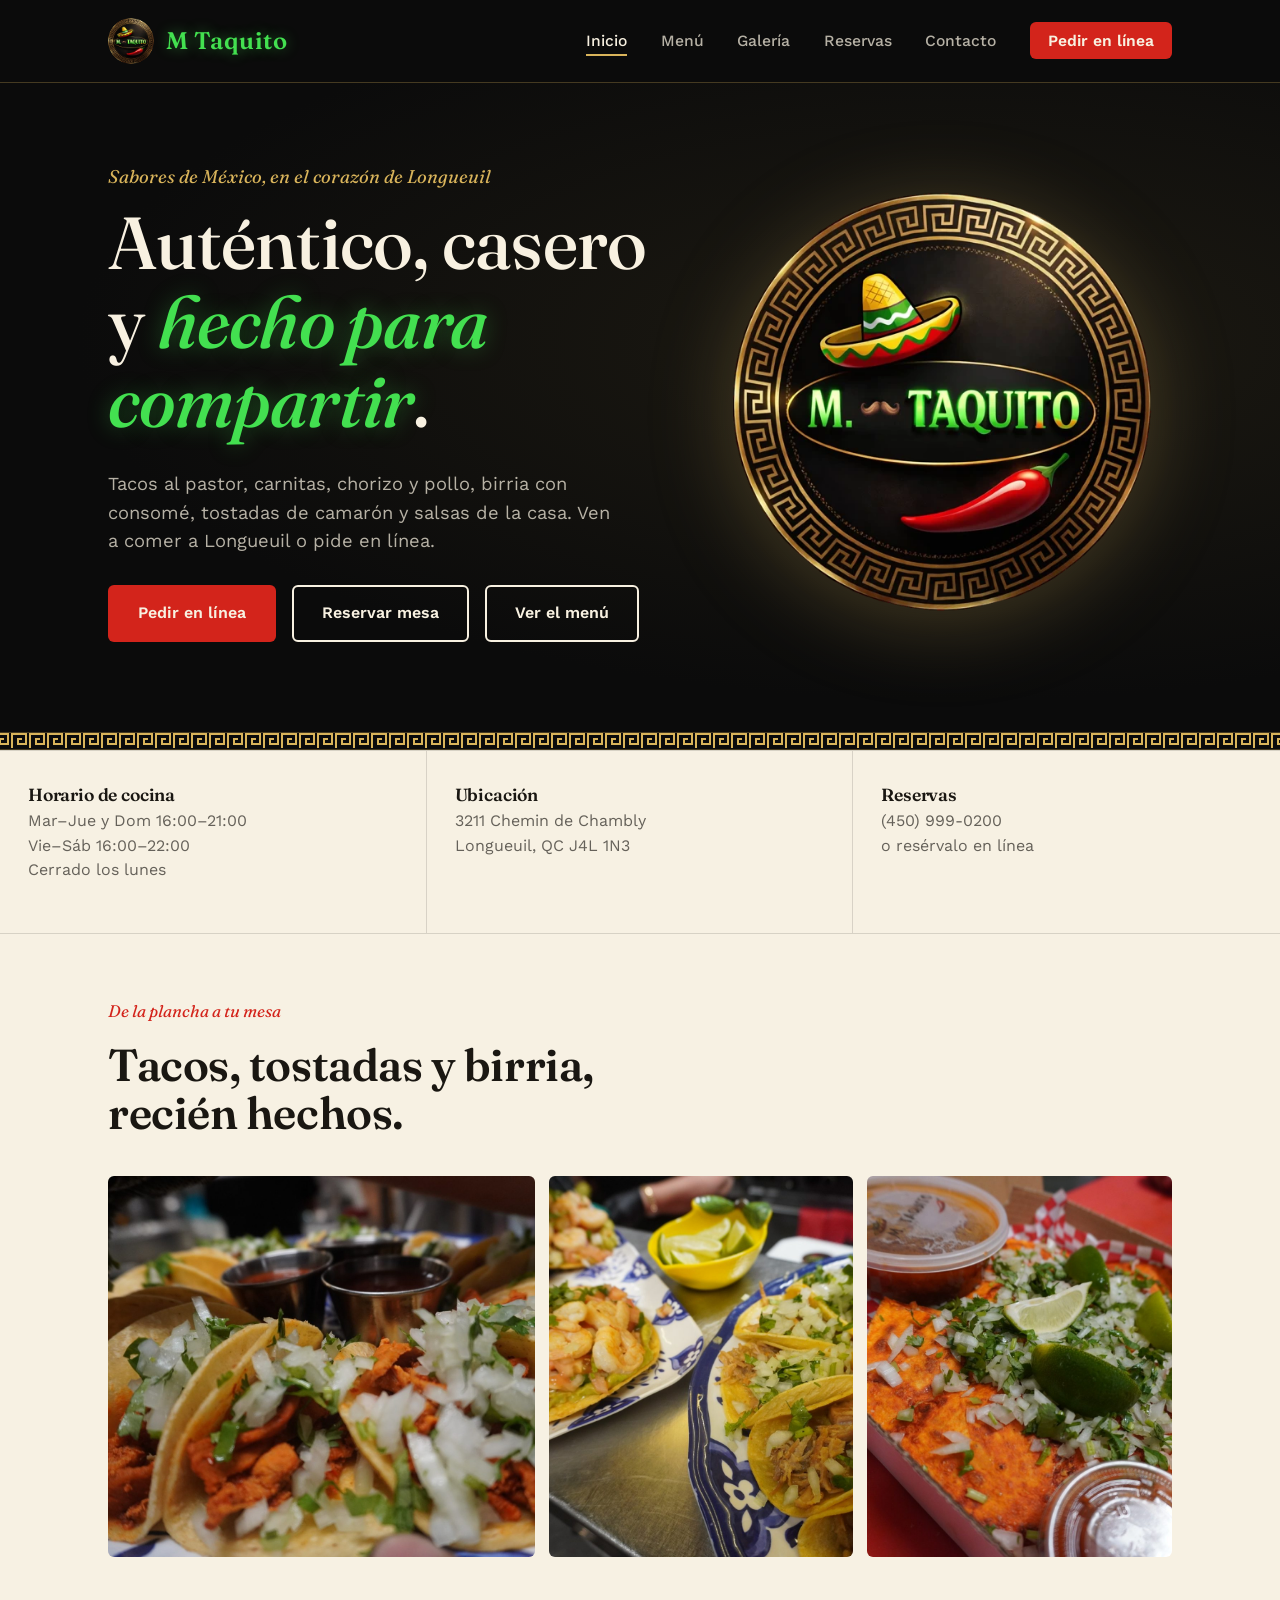
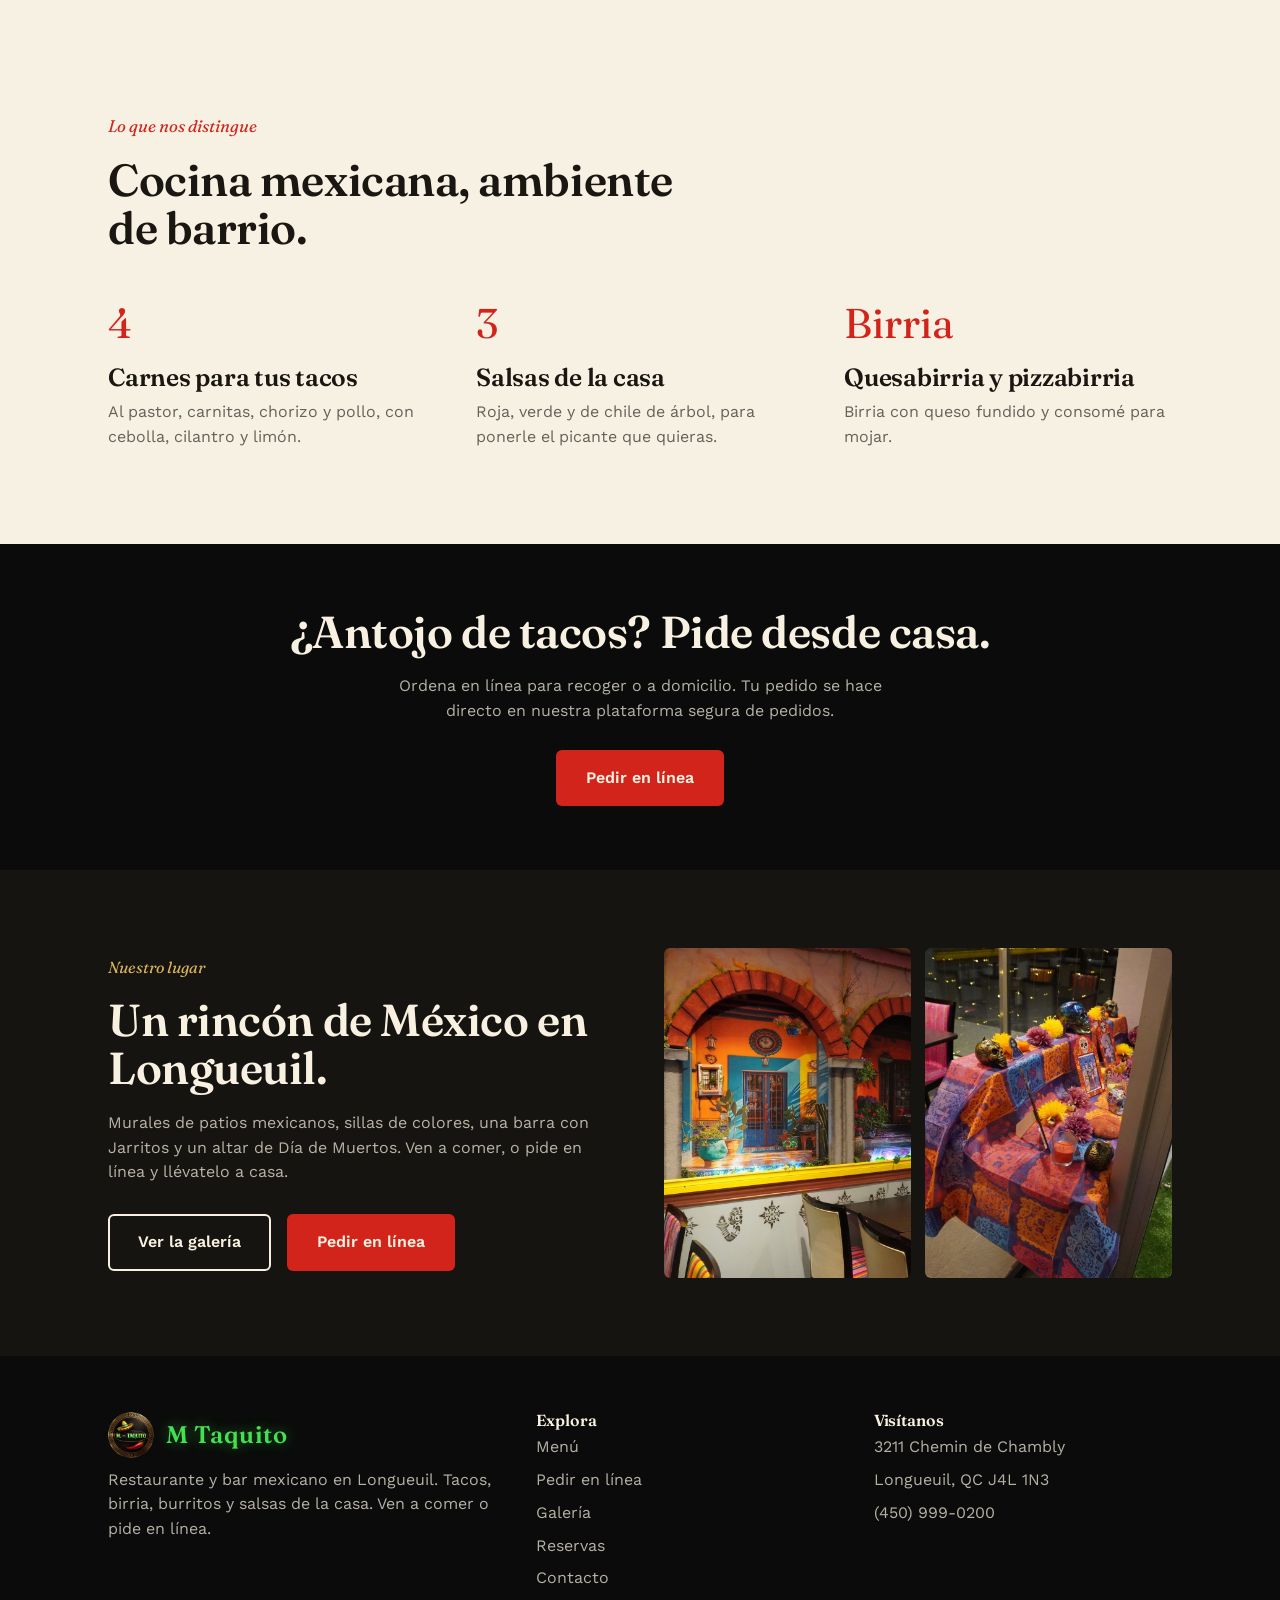
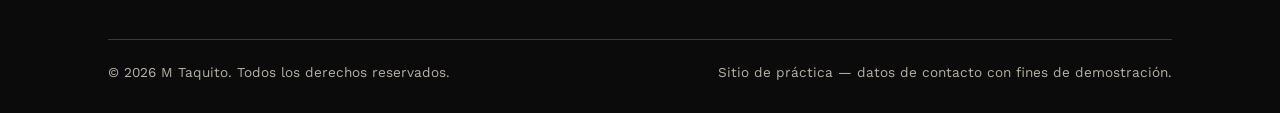
==== commit 8779fb96: "Fotos reales, horario de cocina y pizzabirria en el menú - 23 fotos originales (local, tacos, tostad" ====
--- a/index.html
+++ b/index.html
@@ -4,7 +4,7 @@
 <meta charset="UTF-8">
 <meta name="viewport" content="width=device-width, initial-scale=1.0">
 <title>M Taquito — Restaurante y Bar Mexicano en Longueuil</title>
-<meta name="description" content="M Taquito: cocina mexicana auténtica, bar y terraza en Longueuil, Quebec. Tacos, burritos, brunch de fin de semana y reservas en línea.">
+<meta name="description" content="M Taquito: restaurante y bar mexicano en Longueuil, Quebec. Tacos, birria, burritos y pedidos en línea.">
 <link rel="preconnect" href="https://fonts.googleapis.com">
 <link href="https://fonts.googleapis.com/css2?family=Fraunces:ital,wght@0,500;0,600;1,500&family=Work+Sans:wght@400;500;600;700&display=swap" rel="stylesheet">
 <link rel="icon" type="image/png" href="images/favicon.png">
@@ -34,7 +34,7 @@
     <div>
       <p class="hero-eyebrow">Sabores de México, en el corazón de Longueuil</p>
       <h1>Auténtico, casero y <em>hecho para compartir</em>.</h1>
-      <p class="lede">Tacos al pastor, salsas de la casa y una terraza siempre animada. Desde nuestra cocina a la tuya, cada platillo lleva recetas de generación en generación.</p>
+      <p class="lede">Tacos al pastor, carnitas, chorizo y pollo, birria con consomé, tostadas de camarón y salsas de la casa. Ven a comer a Longueuil o pide en línea.</p>
       <div class="hero-actions">
         <a href="https://www.foodbooking.com/ordering/restaurant/menu?company_uid=4ec5ebd3-07cd-4d14-a162-219042d5eb4e&restaurant_uid=96e847cf-0042-40ef-91f3-e63ae6803445&facebook=true" target="_blank" rel="noopener" class="btn btn-order">Pedir en línea</a>
         <a href="reservas.html" class="btn btn-outline">Reservar mesa</a>
@@ -48,8 +48,8 @@
 
 <div class="info-strip">
   <div>
-    <h3>Horario</h3>
-    <p class="text-muted">Mié–Sáb 11:30–22:00<br>Dom (brunch) 10:00–20:00<br>Cerrado los martes</p>
+    <h3>Horario de cocina</h3>
+    <p class="text-muted">Mar–Jue y Dom 16:00–21:00<br>Vie–Sáb 16:00–22:00<br>Cerrado los lunes</p>
   </div>
   <div>
     <h3>Ubicación</h3>
@@ -61,27 +61,41 @@
   </div>
 </div>
 
+<section class="photo-feature">
+  <div class="container">
+    <div class="section-head">
+      <p class="kicker">De la plancha a tu mesa</p>
+      <h2>Tacos, tostadas y birria, recién hechos.</h2>
+    </div>
+    <div class="photo-trio">
+      <figure class="big"><img src="images/fotos/tacos-al-pastor-cebolla.jpg" alt="Tacos al pastor con cebolla y cilantro" loading="lazy"></figure>
+      <figure><img src="images/fotos/mesa-tacos-y-tostadas-camaron.jpg" alt="Charola de tacos junto a tostadas de camarón" loading="lazy"></figure>
+      <figure><img src="images/fotos/pizzabirria-consome.jpg" alt="Pizzabirria en caja con consomé M Taquito" loading="lazy"></figure>
+    </div>
+  </div>
+</section>
+
 <section>
   <div class="container">
     <div class="section-head">
       <p class="kicker">Lo que nos distingue</p>
-      <h2>Cocina de mercado, ambiente de barrio.</h2>
+      <h2>Cocina mexicana, ambiente de barrio.</h2>
     </div>
     <div class="highlights">
       <div class="highlight">
-        <span class="num">100%</span>
-        <h3>Recetas tradicionales</h3>
-        <p class="text-muted">Salsas molcajeteadas y masa nixtamalizada, preparadas cada mañana en nuestra cocina.</p>
+        <span class="num">4</span>
+        <h3>Carnes para tus tacos</h3>
+        <p class="text-muted">Al pastor, carnitas, chorizo y pollo, con cebolla, cilantro y limón.</p>
       </div>
       <div class="highlight">
-        <span class="num">7</span>
-        <h3>Días en el barrio</h3>
-        <p class="text-muted">Terraza para grupos, opción para llevar y entrega a domicilio todos los días de servicio.</p>
+        <span class="num">3</span>
+        <h3>Salsas de la casa</h3>
+        <p class="text-muted">Roja, verde y de chile de árbol, para ponerle el picante que quieras.</p>
       </div>
       <div class="highlight">
-        <span class="num">4.8</span>
-        <h3>Valorado por la comunidad</h3>
-        <p class="text-muted">La calificación que nos han dado los comensales que vuelven cada semana.</p>
+        <span class="num">Birria</span>
+        <h3>Quesabirria y pizzabirria</h3>
+        <p class="text-muted">Birria con queso fundido y consomé para mojar.</p>
       </div>
     </div>
   </div>
@@ -96,13 +110,20 @@
 </section>
 
 <section class="section-dark">
-  <div class="container">
-    <div class="section-head">
-      <p class="kicker">Fin de semana</p>
-      <h2>Brunch mexicano, sábados y domingos.</h2>
-      <p class="text-muted-light" style="color:var(--text-muted-light); max-width:55ch;">Chilaquiles, huevos rancheros y café de olla, de 10:00 a 14:00. Ideal para llegar sin prisa y quedarse en la terraza.</p>
+  <div class="container place-grid">
+    <div>
+      <p class="kicker" style="font-family:var(--font-display); font-style:italic; color:var(--marigold);">Nuestro lugar</p>
+      <h2>Un rincón de México en Longueuil.</h2>
+      <p style="color:var(--text-muted-light); max-width:50ch;">Murales de patios mexicanos, sillas de colores, una barra con Jarritos y un altar de Día de Muertos. Ven a comer, o pide en línea y llévatelo a casa.</p>
+      <div class="hero-actions">
+        <a href="galeria.html" class="btn btn-outline">Ver la galería</a>
+        <a href="https://www.foodbooking.com/ordering/restaurant/menu?company_uid=4ec5ebd3-07cd-4d14-a162-219042d5eb4e&restaurant_uid=96e847cf-0042-40ef-91f3-e63ae6803445&facebook=true" target="_blank" rel="noopener" class="btn btn-order">Pedir en línea</a>
+      </div>
     </div>
-    <a href="reservas.html" class="btn btn-outline">Reservar para el brunch</a>
+    <div class="place-photos">
+      <img src="images/fotos/mural-arcos.jpg" alt="Mural de arcos y patios mexicanos en el comedor" loading="lazy">
+      <img src="images/fotos/altar-dia-de-muertos.jpg" alt="Altar de Día de Muertos junto a las mesas" loading="lazy">
+    </div>
   </div>
 </section>
 
@@ -111,7 +132,7 @@
     <div class="footer-grid">
       <div>
         <a href="index.html" class="brand"><img src="images/logo.webp" alt="" width="46" height="46"><span>M Taquito</span></a>
-        <p>Restaurante y bar mexicano en Longueuil. Cocina de mercado, salsas caseras y una terraza abierta todo el año.</p>
+        <p>Restaurante y bar mexicano en Longueuil. Tacos, birria, burritos y salsas de la casa. Ven a comer o pide en línea.</p>
       </div>
       <div>
         <h4>Explora</h4>
--- a/style.css
+++ b/style.css
@@ -584,3 +584,74 @@
   .nav-links a.nav-order { display: inline-block; text-align: center; }
   .brand img { width: 40px; height: 40px; }
 }
+
+/* ==== Fotos reales ==== */
+.photo-feature { padding-top: 64px; }
+.photo-trio {
+  display: grid;
+  grid-template-columns: 1.4fr 1fr 1fr;
+  gap: 14px;
+}
+.photo-trio figure { margin: 0; border-radius: var(--radius); overflow: hidden; aspect-ratio: 4 / 5; background: var(--line); }
+.photo-trio figure.big { aspect-ratio: auto; }
+.photo-trio img { width: 100%; height: 100%; object-fit: cover; }
+@media (max-width: 760px) {
+  .photo-trio { grid-template-columns: 1fr 1fr; }
+  .photo-trio figure.big { grid-column: span 2; aspect-ratio: 16 / 10; }
+}
+
+.place-grid { display: grid; grid-template-columns: 1fr 1fr; gap: 48px; align-items: center; }
+.place-photos { display: grid; grid-template-columns: 1fr 1fr; gap: 14px; }
+.place-photos img { width: 100%; height: 100%; aspect-ratio: 3 / 4; object-fit: cover; border-radius: var(--radius); }
+@media (max-width: 860px) { .place-grid { grid-template-columns: 1fr; } }
+
+.menu-item .photo { width: 84px; height: 84px; }
+@media (max-width: 480px) { .menu-item .photo { width: 64px; height: 64px; } }
+.menu-banner {
+  width: 100%;
+  aspect-ratio: 16 / 7;
+  object-fit: cover;
+  border-radius: var(--radius);
+  margin: 0 0 1.2em;
+}
+
+.contact-photo { width: 100%; aspect-ratio: 16 / 10; object-fit: cover; border-radius: var(--radius); margin-top: 1.6em; }
+
+/* Galería de fotos */
+.photo-grid {
+  display: grid;
+  grid-template-columns: repeat(4, 1fr);
+  grid-auto-rows: 200px;
+  grid-auto-flow: dense;
+  gap: 12px;
+}
+.gallery-photo { margin: 0; border-radius: var(--radius); overflow: hidden; position: relative; background: var(--line); }
+.gallery-photo.wide { grid-column: span 2; }
+.gallery-photo.tall { grid-row: span 2; }
+.gallery-photo.big { grid-column: span 2; grid-row: span 2; }
+.gallery-photo button { all: unset; display: block; width: 100%; height: 100%; cursor: zoom-in; }
+.gallery-photo button:focus-visible { outline: 3px solid var(--marigold); outline-offset: -3px; }
+.gallery-photo img { width: 100%; height: 100%; object-fit: cover; transition: transform 0.3s ease; }
+.gallery-photo button:hover img { transform: scale(1.04); }
+.gallery-photo figcaption {
+  position: absolute; left: 0; right: 0; bottom: 0;
+  padding: 26px 14px 10px;
+  color: var(--text-light);
+  font-family: var(--font-display); font-style: italic; font-size: 1rem;
+  background: linear-gradient(transparent, rgba(11, 11, 11, 0.78));
+  pointer-events: none;
+}
+@media (max-width: 860px) { .photo-grid { grid-template-columns: repeat(2, 1fr); grid-auto-rows: 170px; } }
+
+.lightbox { border: none; padding: 0; background: transparent; max-width: 94vw; max-height: 94vh; overflow: visible; }
+.lightbox::backdrop { background: rgba(11, 11, 11, 0.88); }
+.lightbox img { max-width: 94vw; max-height: 88vh; border-radius: var(--radius); display: block; }
+.lightbox-close {
+  position: absolute; top: -14px; right: -14px;
+  width: 38px; height: 38px; border-radius: 50%;
+  border: none; cursor: pointer;
+  background: var(--marigold); color: var(--bg-dark);
+  font-size: 1.5rem; line-height: 1;
+}
+.photo-grid { margin-top: 8px; }
+.gallery-photo.is-sign img { object-position: center 12%; }
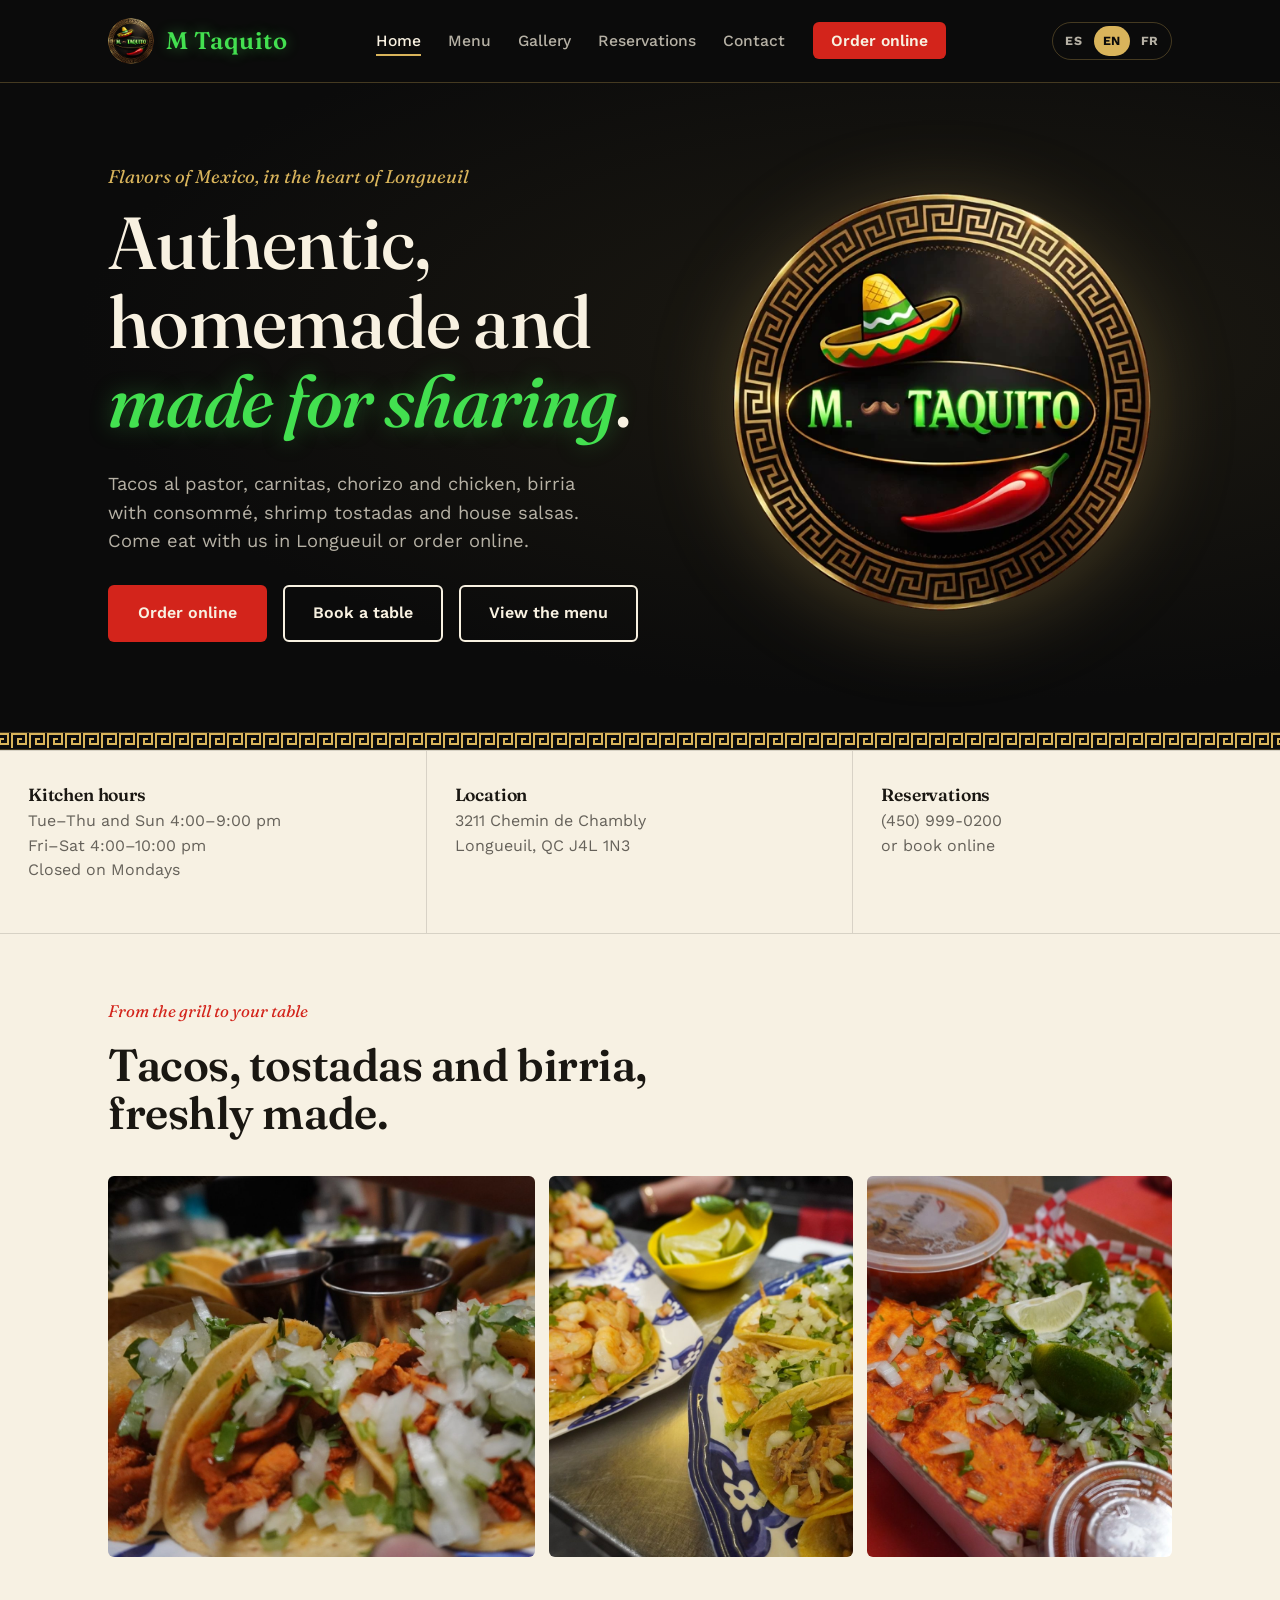
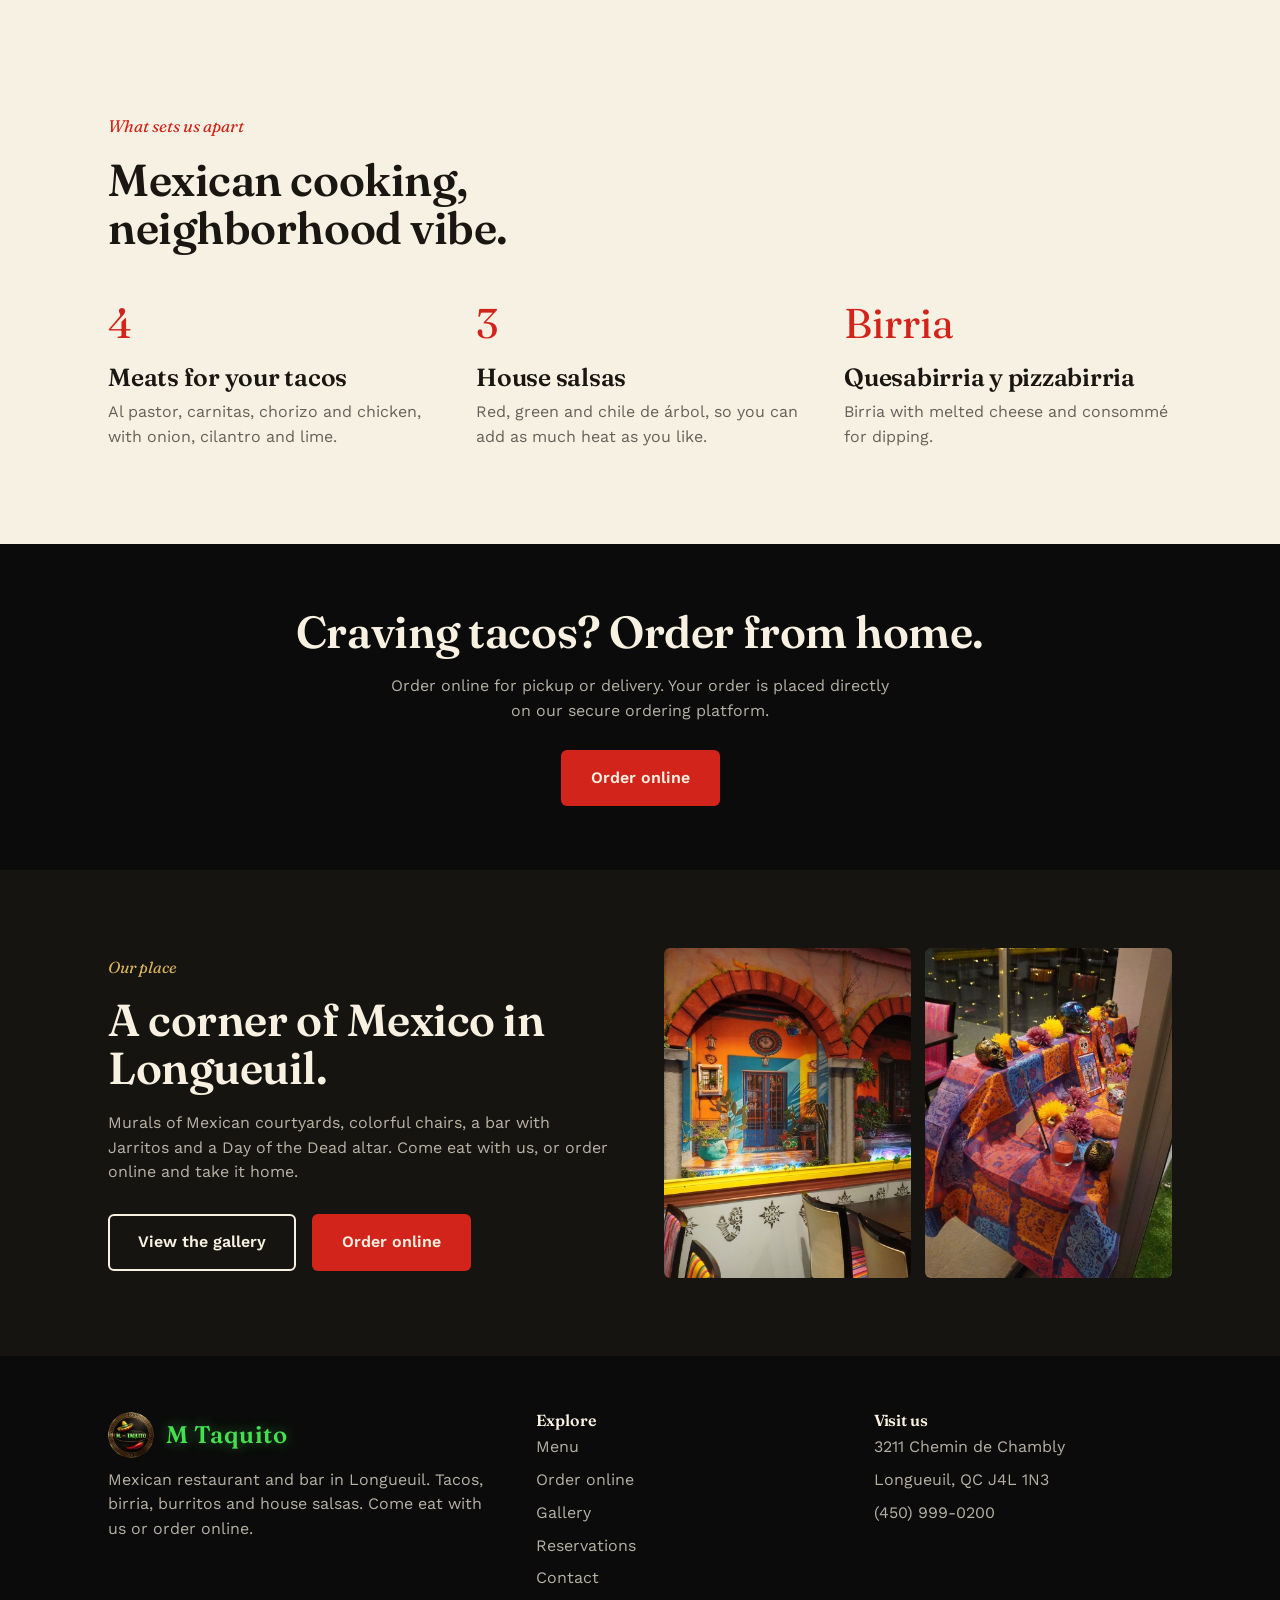
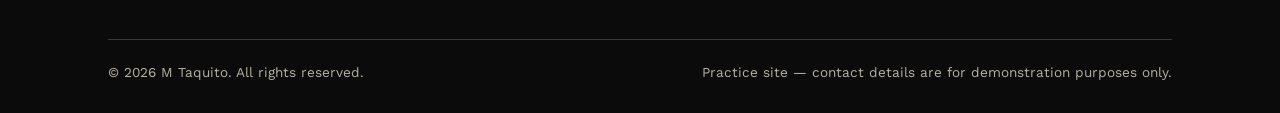
==== commit aff5d7d1: "Menú con 8 categorías y barra sticky, bebidas y postres, sitio en ES/EN/FR - Barra de categorías (st" ====
--- a/index.html
+++ b/index.html
@@ -15,6 +15,11 @@
 <header class="site-header">
   <nav class="nav">
     <a href="index.html" class="brand"><img src="images/logo.webp" alt="" width="46" height="46"><span>M Taquito</span></a>
+    <div class="lang-switch" role="group" aria-label="Idioma · Language · Langue" data-i18n-skip>
+      <button type="button" data-lang="es" lang="es" aria-label="Español" aria-pressed="true">ES</button>
+      <button type="button" data-lang="en" lang="en" aria-label="English" aria-pressed="false">EN</button>
+      <button type="button" data-lang="fr" lang="fr" aria-label="Français" aria-pressed="false">FR</button>
+    </div>
     <button class="nav-toggle" aria-label="Abrir menú de navegación" aria-expanded="false">
       <svg viewBox="0 0 24 24" fill="none" stroke="currentColor" stroke-width="2"><path d="M3 6h18M3 12h18M3 18h18"/></svg>
     </button>
@@ -160,6 +165,7 @@
   </div>
 </footer>
 
+<script src="i18n.js"></script>
 <script src="script.js"></script>
 </body>
 </html>
--- a/style.css
+++ b/style.css
@@ -156,6 +156,7 @@
 }
 
 .nav-links {
+  margin-left: auto;
   display: flex;
   gap: 2.1rem;
   list-style: none;
@@ -189,7 +190,7 @@
 }
 .nav-toggle svg { width: 26px; height: 26px; }
 
-@media (max-width: 760px) {
+@media (max-width: 1080px) {
   .nav-toggle { display: block; }
   .nav-links {
     position: absolute;
@@ -655,3 +656,166 @@
 }
 .photo-grid { margin-top: 8px; }
 .gallery-photo.is-sign img { object-position: center 12%; }
+
+/* Visor con información del platillo */
+.menu-item .photo, .menu-banner { cursor: zoom-in; }
+.menu-item .photo:focus-visible, .menu-banner:focus-visible { outline: 3px solid var(--magenta); outline-offset: 2px; }
+.lightbox-info { display: none; }
+.lightbox.has-info .lightbox-info {
+  display: block;
+  margin-top: 10px;
+  padding: 16px 20px 18px;
+  border-radius: var(--radius);
+  background: var(--bg-dark);
+  color: var(--text-light);
+  border: 1px solid var(--line-light);
+  max-width: min(94vw, 760px);
+}
+.lightbox-title { margin: 0 0 0.2em; font-size: 1.35rem; }
+.lightbox-desc { margin: 0; color: var(--text-muted-light); }
+.lightbox-desc:empty, .lightbox-price:empty { display: none; }
+.lightbox-price { display: inline-block; margin-top: 0.6em; font-family: var(--font-display); font-weight: 600; color: var(--marigold); }
+.lightbox.has-info img { max-height: 70vh; margin: 0 auto; }
+
+/* ==== Menú: navegación por categorías ==== */
+/* El encabezado del sitio se desplaza con la página; solo la barra de categorías queda fija.
+   overflow-x: clip evita el scroll horizontal sin romper position: sticky. */
+body[data-page="menu"] { overflow-x: clip; }
+body[data-page="menu"] .site-header { position: relative; }
+
+:root { --menubar-h: 64px; }
+
+.menu-nav {
+  position: sticky;
+  top: 0;
+  z-index: 30;
+  background: var(--bg-cream);
+  border-bottom: 1px solid var(--line);
+  box-shadow: 0 6px 14px -12px rgba(26, 23, 18, 0.45);
+}
+.menu-nav-list {
+  display: flex;
+  gap: 8px;
+  list-style: none;
+  margin: 0 auto;
+  padding: 10px 28px;
+  max-width: calc(var(--max-width) + 56px);
+  overflow-x: auto;
+  overscroll-behavior-x: contain;
+  scrollbar-width: none;
+  -webkit-overflow-scrolling: touch;
+}
+.menu-nav-list::-webkit-scrollbar { display: none; }
+.menu-nav-list li { flex: 0 0 auto; }
+.menu-nav-list li:first-child { margin-left: auto; }
+.menu-nav-list li:last-child { margin-right: auto; }
+
+.menu-nav-list a {
+  display: flex;
+  align-items: center;
+  min-height: 44px;
+  padding: 0 18px;
+  border: 1.5px solid var(--line);
+  border-radius: 999px;
+  font-weight: 600;
+  font-size: 0.95rem;
+  white-space: nowrap;
+  text-decoration: none;
+  color: var(--text-dark);
+  transition: background-color 0.15s ease, color 0.15s ease, border-color 0.15s ease;
+}
+.menu-nav-list a:hover { border-color: var(--marigold-dark); }
+.menu-nav-list a[aria-current="true"] {
+  background: var(--bg-dark);
+  color: var(--marigold);
+  border-color: var(--bg-dark);
+  box-shadow: 0 0 0 2px var(--marigold) inset;
+}
+
+@media (max-width: 860px) {
+  .menu-nav-list {
+    padding: 8px 18px;
+    -webkit-mask-image: linear-gradient(to right, transparent 0, #000 14px, #000 calc(100% - 28px), transparent 100%);
+            mask-image: linear-gradient(to right, transparent 0, #000 14px, #000 calc(100% - 28px), transparent 100%);
+  }
+  .menu-nav-list a { min-height: 40px; padding: 0 15px; font-size: 0.9rem; }
+}
+
+.menu-sections { padding-top: 36px; }
+.menu-category { padding: 0; scroll-margin-top: calc(var(--menubar-h) + 16px); }
+.menu-subtitle {
+  font-family: var(--font-body);
+  font-size: 0.82rem;
+  font-weight: 700;
+  letter-spacing: 0.08em;
+  text-transform: uppercase;
+  color: var(--text-muted);
+  margin: 0 0 0.4em;
+}
+.menu-pending {
+  margin: 0;
+  padding: 18px 22px;
+  border: 1.5px dashed var(--line);
+  border-radius: var(--radius);
+  color: var(--text-muted);
+}
+.menu-pending a { color: var(--magenta); font-weight: 600; }
+
+/* ==== Menú: bebidas y postres ==== */
+.menu-group { margin-bottom: 2.2em; }
+.menu-group:last-child { margin-bottom: 0; }
+.menu-group-title {
+  font-size: 1.3rem;
+  margin: 0 0 0.3em;
+  padding-left: 12px;
+  border-left: 4px solid var(--marigold);
+}
+.menu-item .price { margin-left: auto; }
+.price-variants { display: flex; gap: 6px 18px; flex-wrap: wrap; justify-content: flex-end; }
+.variant-label {
+  font-family: var(--font-body);
+  font-size: 0.72rem;
+  font-weight: 700;
+  letter-spacing: 0.06em;
+  text-transform: uppercase;
+  color: var(--text-muted);
+  margin-right: 2px;
+}
+.flavor-label { margin: 10px 0 6px; font-size: 0.85rem; font-weight: 600; color: var(--text-muted); }
+.flavor-list { list-style: none; margin: 0 0 4px; padding: 0; display: flex; flex-wrap: wrap; gap: 6px; }
+.flavor-list li {
+  font-size: 0.85rem;
+  padding: 3px 12px;
+  border: 1px solid var(--line);
+  border-radius: 999px;
+  background: rgba(217, 180, 91, 0.14);
+}
+
+/* ==== Selector de idioma ==== */
+.lang-switch { display: flex; gap: 2px; order: 3; margin-left: 18px; padding: 3px; border: 1px solid var(--line-light); border-radius: 999px; }
+.lang-switch button {
+  font: inherit; font-size: 0.78rem; font-weight: 700; letter-spacing: 0.04em;
+  min-width: 36px; min-height: 30px; padding: 0 8px;
+  border: none; border-radius: 999px; cursor: pointer;
+  background: transparent; color: var(--text-muted-light);
+  transition: background-color 0.15s ease, color 0.15s ease;
+}
+.lang-switch button:hover { color: var(--text-light); }
+.lang-switch button.is-active { background: var(--marigold); color: var(--bg-dark); }
+.lang-switch button:focus-visible { outline: 2px solid var(--marigold); outline-offset: 1px; }
+@media (max-width: 1080px) {
+  .lang-switch { order: 0; margin-left: auto; margin-right: 10px; }
+  .lang-switch button { min-width: 32px; padding: 0 6px; }
+}
+
+@media (max-width: 360px) {
+  .brand { font-size: 1.25rem; gap: 8px; }
+  .brand img { width: 34px; height: 34px; }
+  .lang-switch { margin-right: 6px; }
+  .lang-switch button { min-width: 28px; padding: 0 4px; font-size: 0.74rem; }
+  .nav-toggle { padding: 4px; }
+}
+
+.brand, .nav-links a, .nav-toggle { white-space: nowrap; }
+.brand { flex-shrink: 0; }
+@media (min-width: 1081px) { .nav-links { gap: 1.7rem; } }
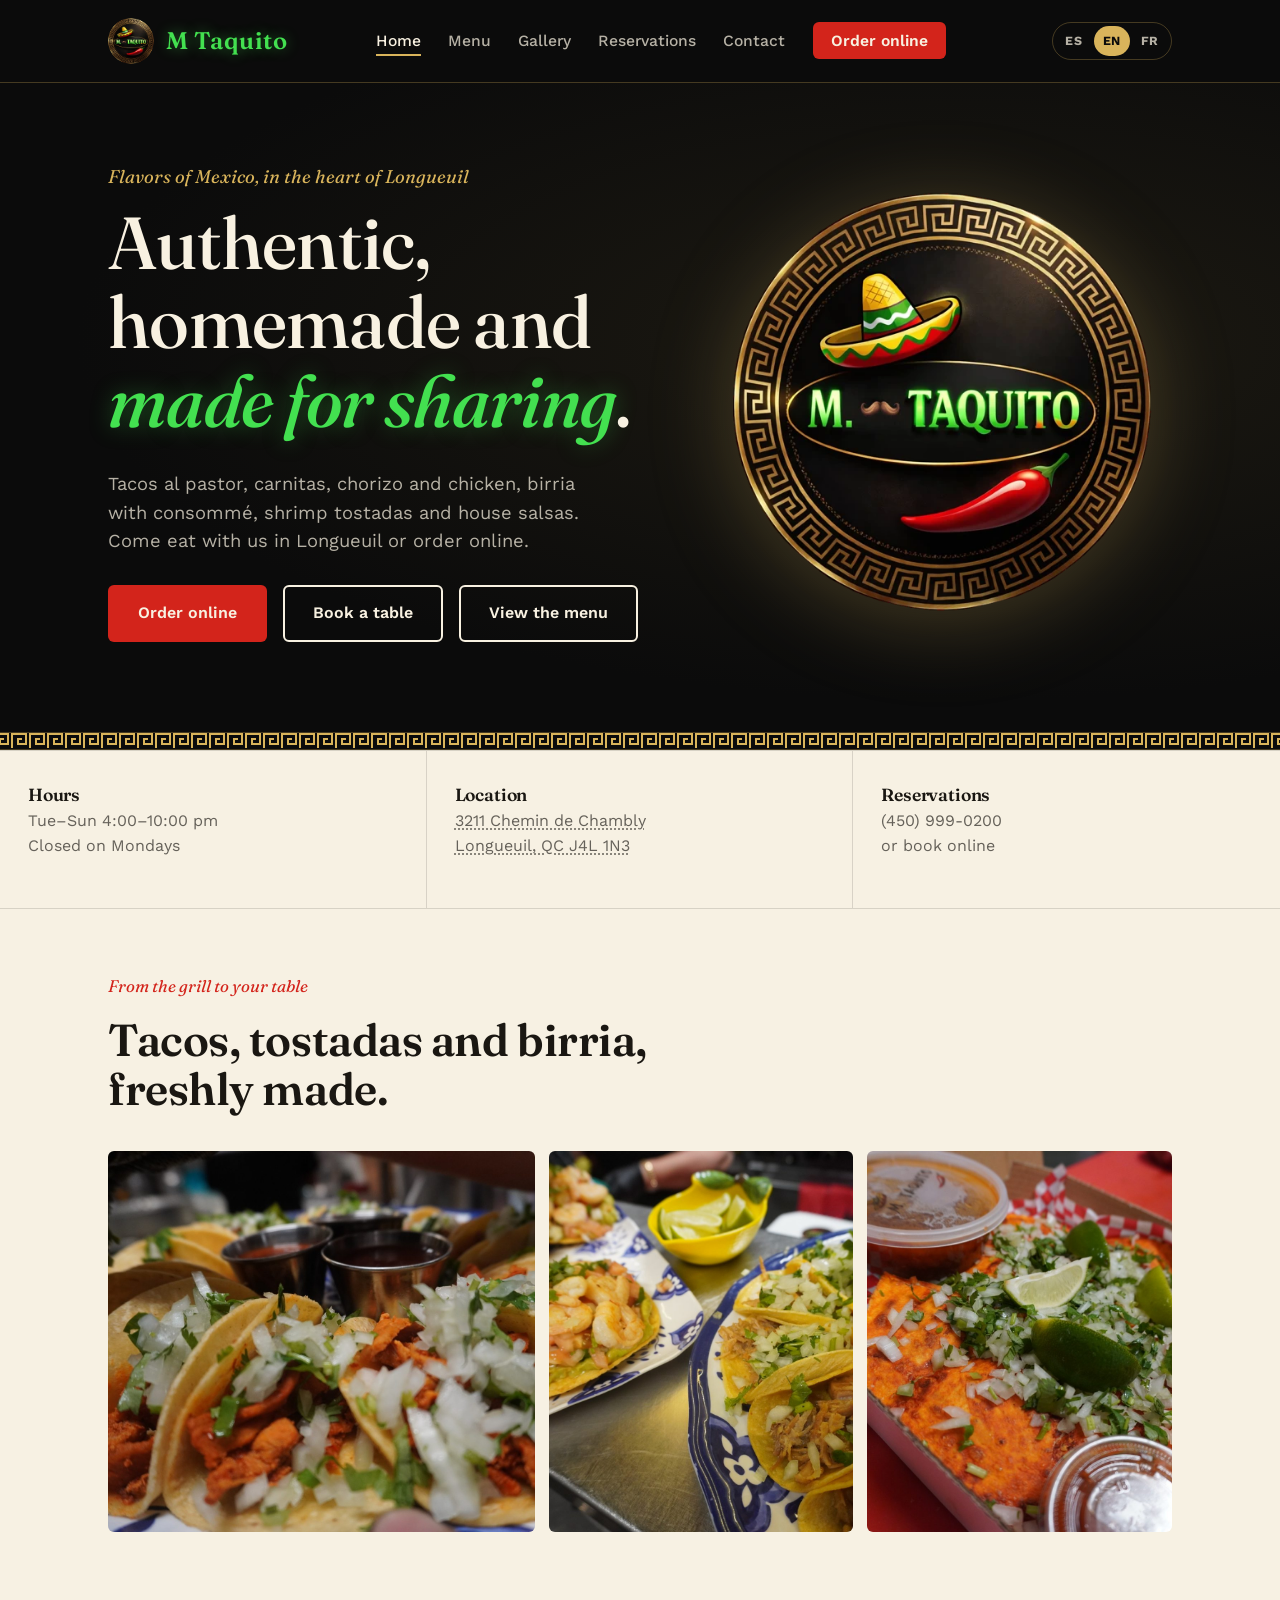
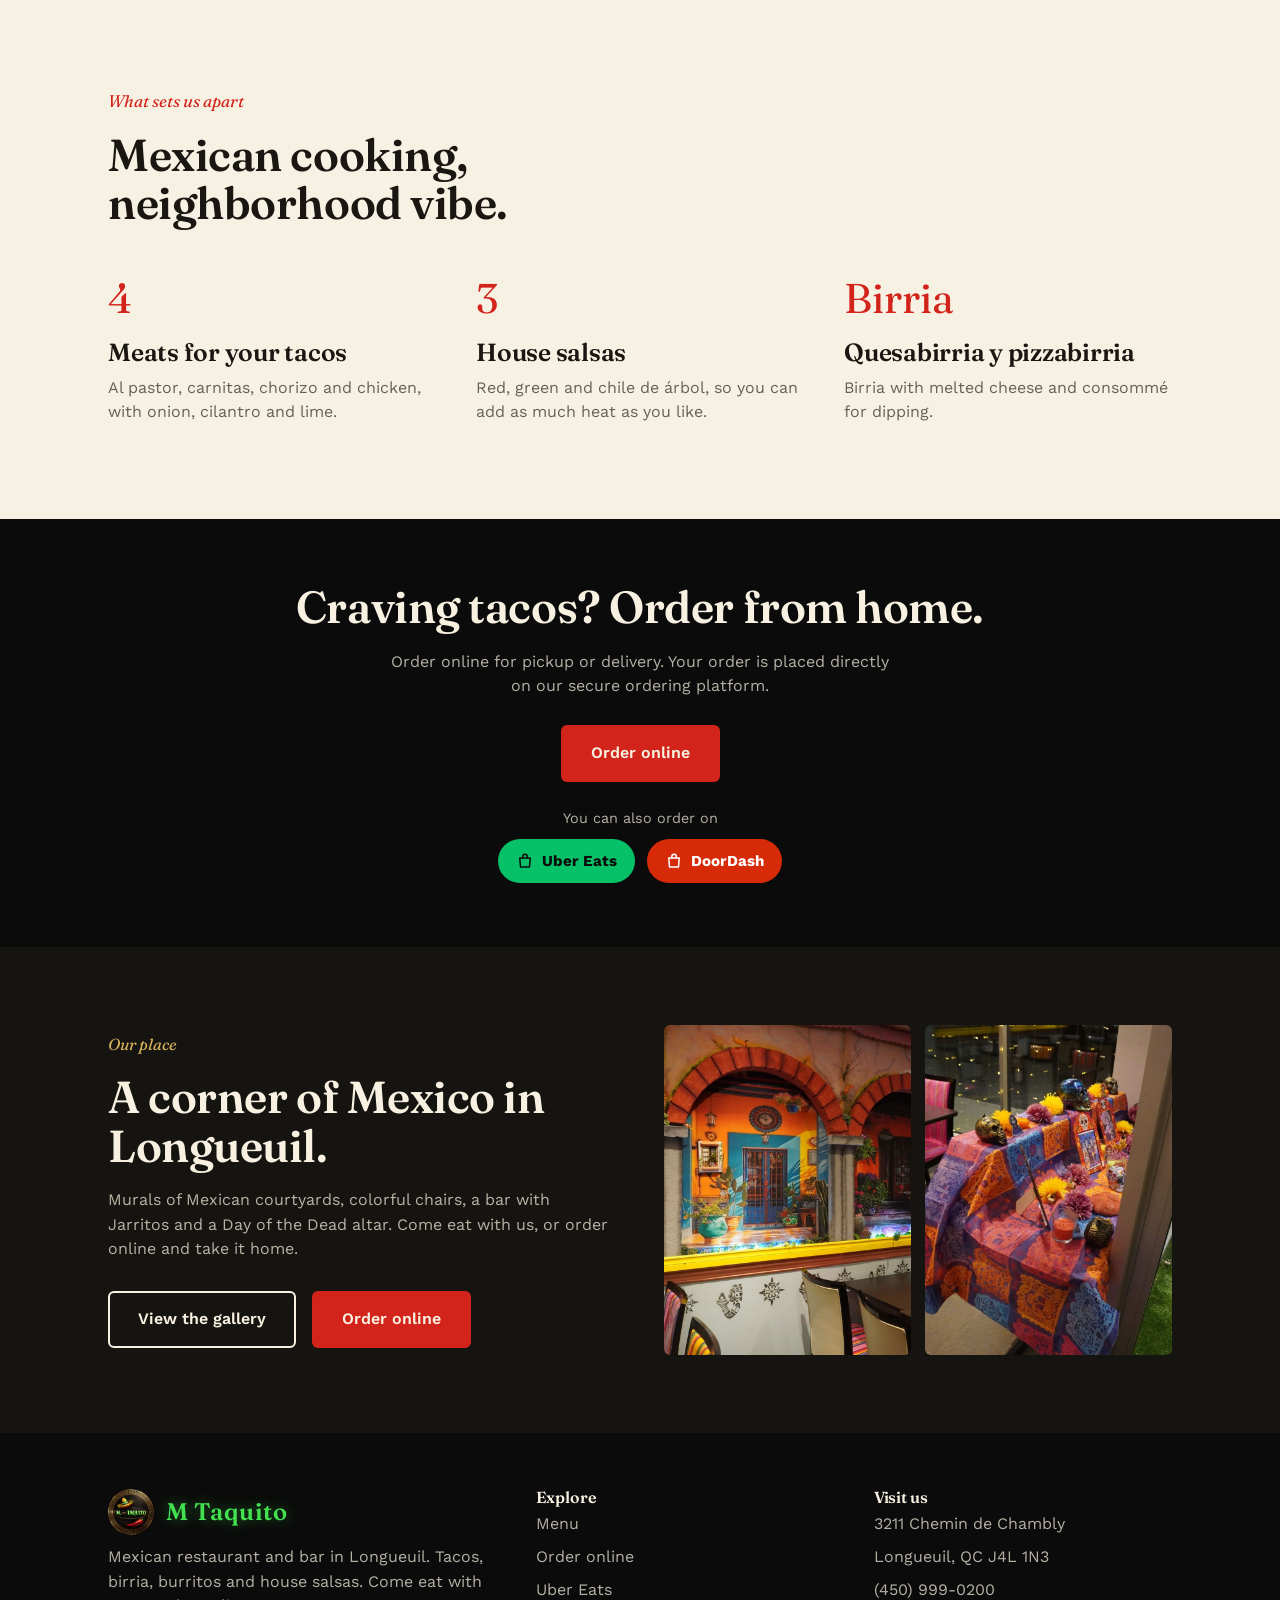
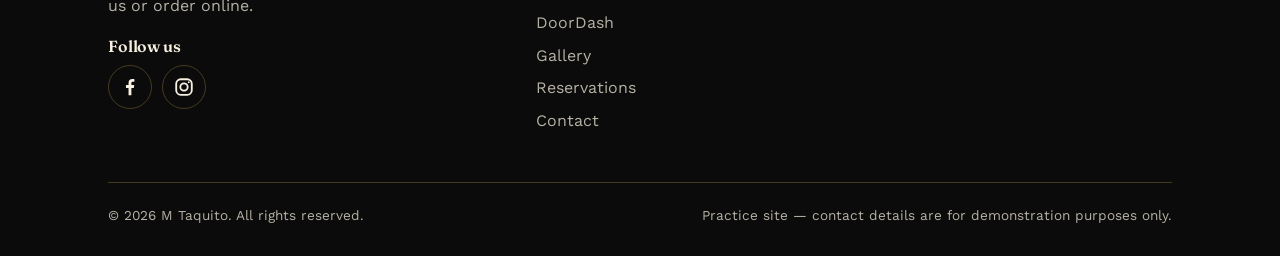
==== commit ac31c4d4: "Menú infantil, enlaces de pedidos a domicilio, redes, mapa, reservas y cierre del visor - Menú infan" ====
--- a/index.html
+++ b/index.html
@@ -53,12 +53,12 @@
 
 <div class="info-strip">
   <div>
-    <h3>Horario de cocina</h3>
-    <p class="text-muted">Mar–Jue y Dom 16:00–21:00<br>Vie–Sáb 16:00–22:00<br>Cerrado los lunes</p>
+    <h3>Horario</h3>
+    <p class="text-muted">Mar–Dom 16:00–22:00<br>Cerrado los lunes</p>
   </div>
   <div>
     <h3>Ubicación</h3>
-    <p class="text-muted">3211 Chemin de Chambly<br>Longueuil, QC J4L 1N3</p>
+    <p class="text-muted"><a class="plain-link" href="https://www.google.com/maps/place/M.+Burrito/@45.5173214,-73.4540075,17z/data=!3m1!4b1!4m5!3m4!1s0x4cc904ed31fc236f:0xc91802e90796a042!8m2!3d45.5173214!4d-73.4518188?GOOGLE=" target="_blank" rel="noopener">3211 Chemin de Chambly<br>Longueuil, QC J4L 1N3</a></p>
   </div>
   <div>
     <h3>Reservas</h3>
@@ -111,6 +111,7 @@
     <h2>¿Antojo de tacos? Pide desde casa.</h2>
     <p>Ordena en línea para recoger o a domicilio. Tu pedido se hace directo en nuestra plataforma segura de pedidos.</p>
     <a href="https://www.foodbooking.com/ordering/restaurant/menu?company_uid=4ec5ebd3-07cd-4d14-a162-219042d5eb4e&restaurant_uid=96e847cf-0042-40ef-91f3-e63ae6803445&facebook=true" target="_blank" rel="noopener" class="btn btn-order">Pedir en línea</a>
+    <div class="delivery-links"><span class="delivery-label">También puedes pedir en</span><a class="btn-delivery uber" href="https://www.ubereats.com/ca/store/m-burrito/wYknEMagQe6lmWWSaEUbyg?uber=" target="_blank" rel="noopener" aria-label="Pedir en Uber Eats"><svg viewBox="0 0 24 24" width="18" height="18" fill="none" stroke="currentColor" stroke-width="2" stroke-linecap="round" stroke-linejoin="round" aria-hidden="true"><path d="M5 8h14l-1 12H6L5 8z"/><path d="M9 8V6a3 3 0 0 1 6 0v2"/></svg>Uber Eats</a><a class="btn-delivery doordash" href="https://www.doordash.com/en-CA/store/m-burrito-express-longueuil-844387/1203607/?doordash=" target="_blank" rel="noopener" aria-label="Pedir en DoorDash"><svg viewBox="0 0 24 24" width="18" height="18" fill="none" stroke="currentColor" stroke-width="2" stroke-linecap="round" stroke-linejoin="round" aria-hidden="true"><path d="M5 8h14l-1 12H6L5 8z"/><path d="M9 8V6a3 3 0 0 1 6 0v2"/></svg>DoorDash</a></div>
   </div>
 </section>
 
@@ -138,12 +139,16 @@
       <div>
         <a href="index.html" class="brand"><img src="images/logo.webp" alt="" width="46" height="46"><span>M Taquito</span></a>
         <p>Restaurante y bar mexicano en Longueuil. Tacos, birria, burritos y salsas de la casa. Ven a comer o pide en línea.</p>
+        <h4 class="footer-social-title">Síguenos</h4>
+        <div class="social-links"><a href="https://www.facebook.com/profile.php?id=61593285874641" target="_blank" rel="noopener" aria-label="Facebook de M Taquito"><svg viewBox="0 0 24 24" width="22" height="22" fill="currentColor" aria-hidden="true"><path d="M13.5 21v-8h2.7l.4-3.2h-3.1V7.9c0-.9.3-1.5 1.6-1.5h1.7V3.5c-.3 0-1.3-.1-2.4-.1-2.4 0-4 1.5-4 4.1v2.3H7.6V13h2.8v8h3.1z"/></svg></a><a href="https://www.instagram.com/mtaquitolongueuil/" target="_blank" rel="noopener" aria-label="Instagram de M Taquito"><svg viewBox="0 0 24 24" width="22" height="22" fill="none" stroke="currentColor" stroke-width="2" aria-hidden="true"><rect x="3.5" y="3.5" width="17" height="17" rx="5"/><circle cx="12" cy="12" r="4"/><circle cx="17.2" cy="6.8" r="1" fill="currentColor" stroke="none"/></svg></a></div>
       </div>
       <div>
         <h4>Explora</h4>
         <ul>
           <li><a href="menu.html">Menú</a></li>
           <li><a href="https://www.foodbooking.com/ordering/restaurant/menu?company_uid=4ec5ebd3-07cd-4d14-a162-219042d5eb4e&restaurant_uid=96e847cf-0042-40ef-91f3-e63ae6803445&facebook=true" target="_blank" rel="noopener">Pedir en línea</a></li>
+          <li><a href="https://www.ubereats.com/ca/store/m-burrito/wYknEMagQe6lmWWSaEUbyg?uber=" target="_blank" rel="noopener">Uber Eats</a></li>
+          <li><a href="https://www.doordash.com/en-CA/store/m-burrito-express-longueuil-844387/1203607/?doordash=" target="_blank" rel="noopener">DoorDash</a></li>
           <li><a href="galeria.html">Galería</a></li>
           <li><a href="reservas.html">Reservas</a></li>
           <li><a href="contacto.html">Contacto</a></li>
--- a/style.css
+++ b/style.css
@@ -819,3 +819,38 @@
 .brand, .nav-links a, .nav-toggle { white-space: nowrap; }
 .brand { flex-shrink: 0; }
 @media (min-width: 1081px) { .nav-links { gap: 1.7rem; } }
+
+/* ==== Pedidos a domicilio, redes y reservas ==== */
+.delivery-links { display: flex; flex-wrap: wrap; align-items: center; justify-content: center; gap: 10px 12px; margin-top: 1.6em; }
+.contact-list .delivery-links { justify-content: flex-start; margin-top: 0.5em; }
+.delivery-label { width: 100%; text-align: center; font-size: 0.9rem; color: var(--text-muted-light); }
+.btn-delivery {
+  display: inline-flex; align-items: center; gap: 8px;
+  min-height: 44px; padding: 0 18px;
+  border-radius: 999px; font-weight: 700; font-size: 0.95rem; text-decoration: none;
+  transition: transform 0.15s ease, filter 0.15s ease;
+}
+.btn-delivery:hover { transform: translateY(-2px); filter: brightness(1.08); }
+.btn-delivery.uber { background: #06C167; color: #0B0B0B; }
+.btn-delivery.doordash { background: #D62A08; color: #fff; }
+
+.social-links { display: flex; gap: 10px; }
+.social-links a {
+  display: inline-flex; align-items: center; justify-content: center;
+  width: 44px; height: 44px; border-radius: 50%;
+  border: 1.5px solid var(--line-light); color: var(--text-light);
+  transition: background-color 0.15s ease, color 0.15s ease, border-color 0.15s ease;
+}
+.social-links a:hover { background: var(--marigold); border-color: var(--marigold); color: var(--bg-dark); }
+.social-links.on-light a { border-color: var(--line); color: var(--text-dark); }
+.social-links.on-light a:hover { background: var(--bg-dark); border-color: var(--bg-dark); color: var(--marigold); }
+.footer-social-title { margin: 1.2em 0 0.6em; }
+
+.plain-link { color: inherit; text-decoration: underline; text-decoration-style: dotted; text-underline-offset: 3px; }
+.plain-link:hover { color: var(--magenta); }
+.btn-small { min-height: 38px; padding: 0 16px; font-size: 0.9rem; margin-top: 8px; }
+
+.reserva-card { text-align: center; padding: 40px 28px; border: 1.5px solid var(--line); border-radius: var(--radius); background: #fff; }
+.reserva-card h2 { margin-bottom: 0.3em; }
+.reserva-note { margin: 1em 0 0; font-size: 0.9rem; }
+.contact-list .btn-small { display: flex; width: fit-content; }
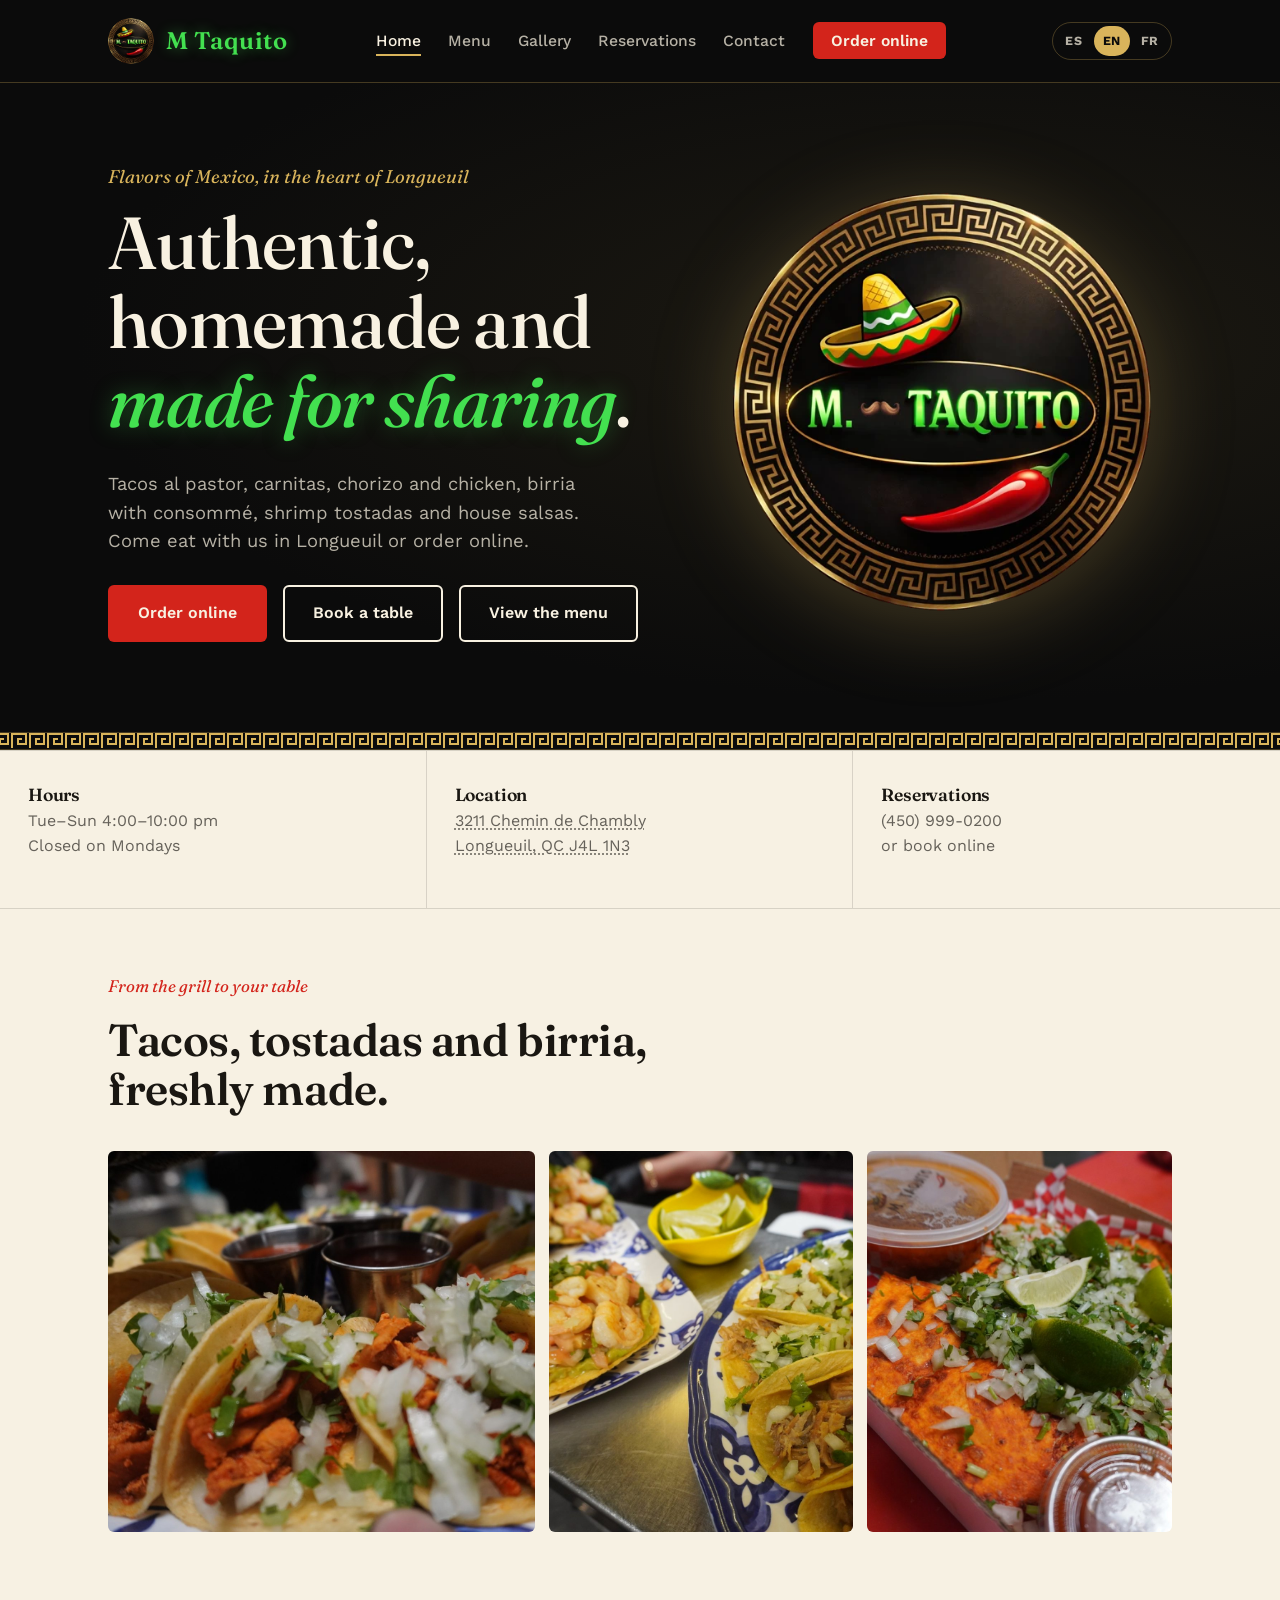
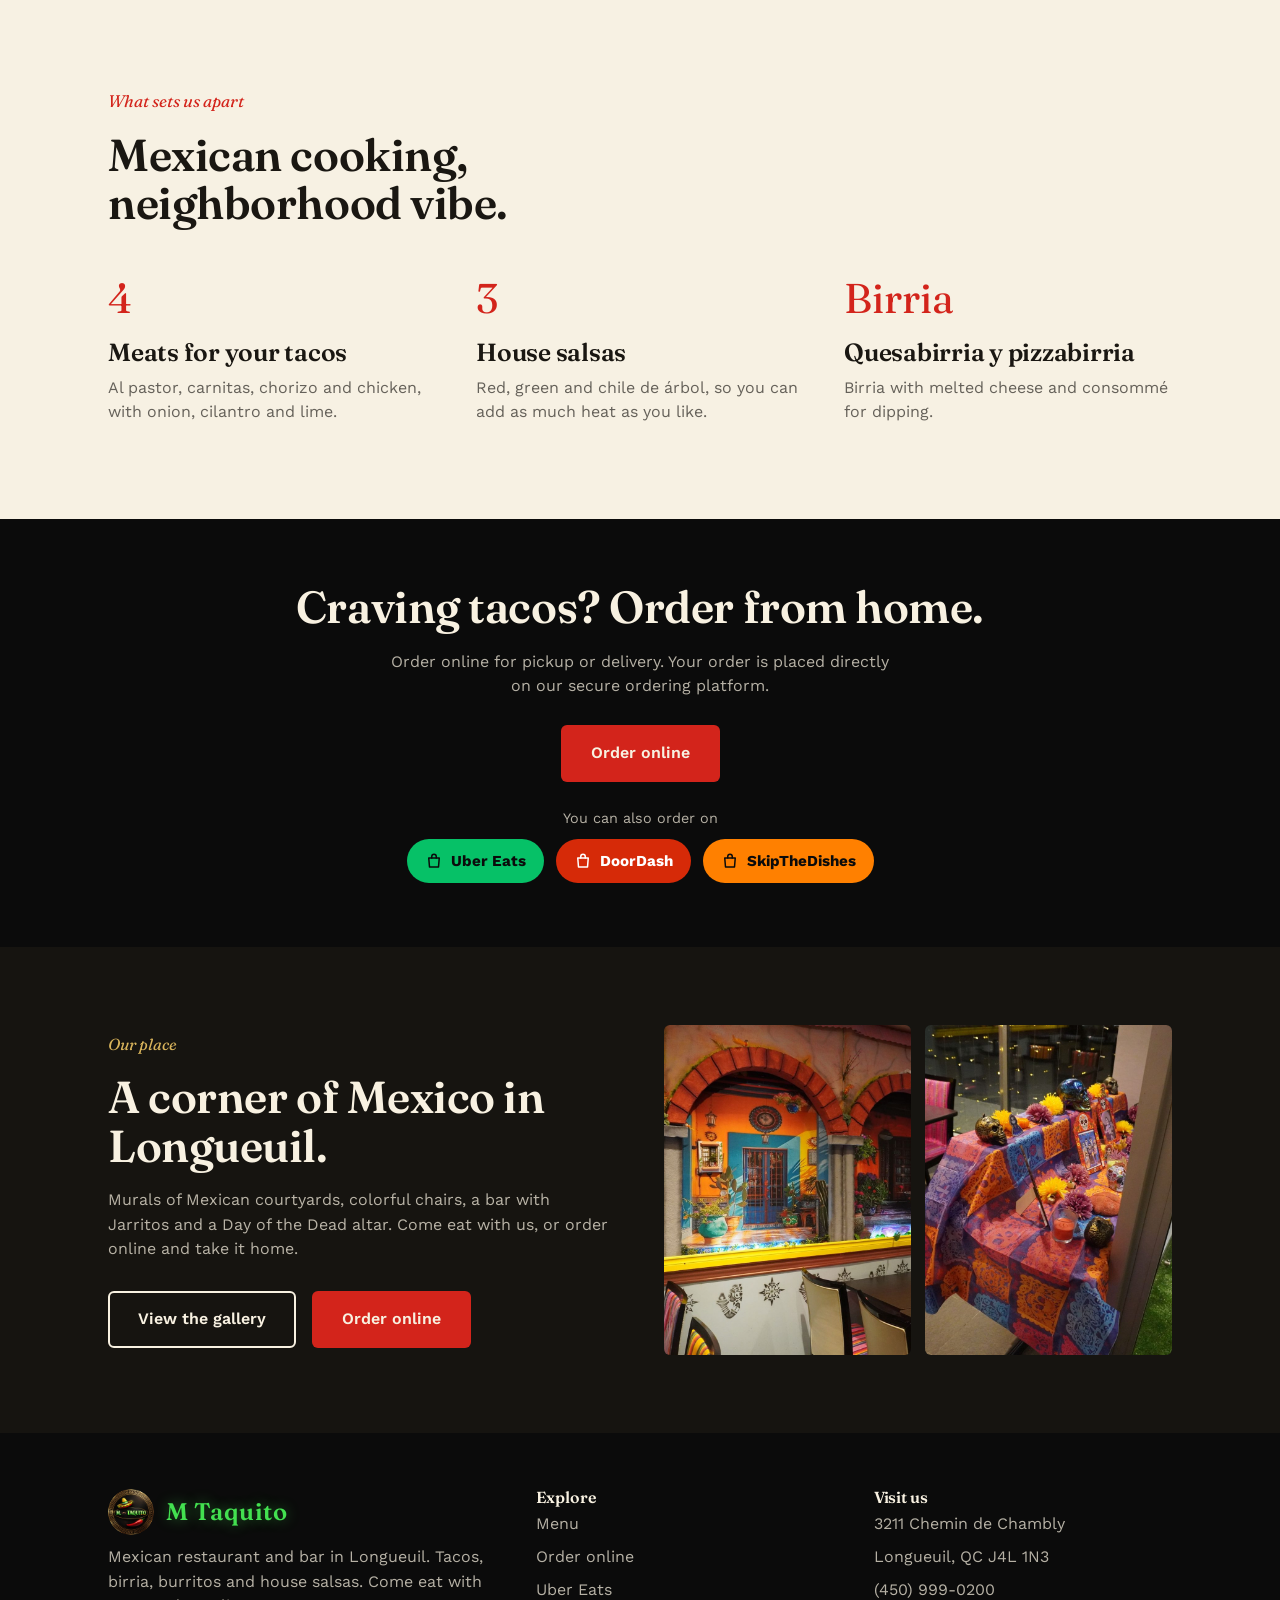
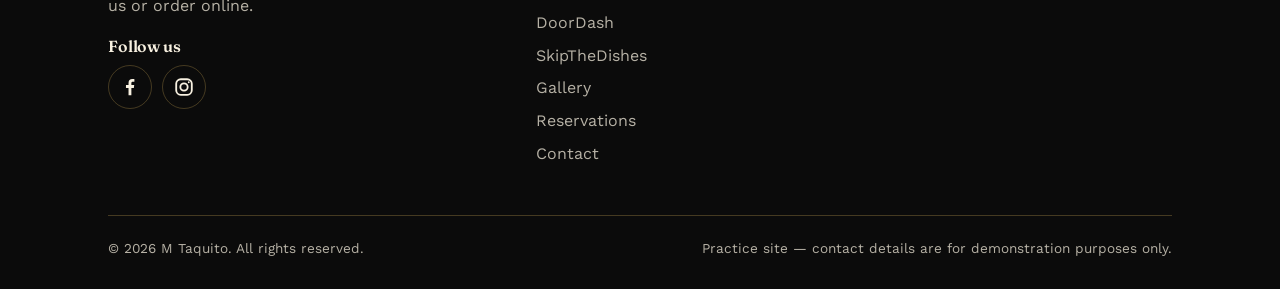
==== commit bad0fe9d: "Añadir SkipTheDishes a los enlaces de pedidos a domicilio Co-Authored-By: Claude Sonnet 5.5 <noreply" ====
--- a/index.html
+++ b/index.html
@@ -111,7 +111,7 @@
     <h2>¿Antojo de tacos? Pide desde casa.</h2>
     <p>Ordena en línea para recoger o a domicilio. Tu pedido se hace directo en nuestra plataforma segura de pedidos.</p>
     <a href="https://www.foodbooking.com/ordering/restaurant/menu?company_uid=4ec5ebd3-07cd-4d14-a162-219042d5eb4e&restaurant_uid=96e847cf-0042-40ef-91f3-e63ae6803445&facebook=true" target="_blank" rel="noopener" class="btn btn-order">Pedir en línea</a>
-    <div class="delivery-links"><span class="delivery-label">También puedes pedir en</span><a class="btn-delivery uber" href="https://www.ubereats.com/ca/store/m-burrito/wYknEMagQe6lmWWSaEUbyg?uber=" target="_blank" rel="noopener" aria-label="Pedir en Uber Eats"><svg viewBox="0 0 24 24" width="18" height="18" fill="none" stroke="currentColor" stroke-width="2" stroke-linecap="round" stroke-linejoin="round" aria-hidden="true"><path d="M5 8h14l-1 12H6L5 8z"/><path d="M9 8V6a3 3 0 0 1 6 0v2"/></svg>Uber Eats</a><a class="btn-delivery doordash" href="https://www.doordash.com/en-CA/store/m-burrito-express-longueuil-844387/1203607/?doordash=" target="_blank" rel="noopener" aria-label="Pedir en DoorDash"><svg viewBox="0 0 24 24" width="18" height="18" fill="none" stroke="currentColor" stroke-width="2" stroke-linecap="round" stroke-linejoin="round" aria-hidden="true"><path d="M5 8h14l-1 12H6L5 8z"/><path d="M9 8V6a3 3 0 0 1 6 0v2"/></svg>DoorDash</a></div>
+    <div class="delivery-links"><span class="delivery-label">También puedes pedir en</span><a class="btn-delivery uber" href="https://www.ubereats.com/ca/store/m-burrito/wYknEMagQe6lmWWSaEUbyg?uber=" target="_blank" rel="noopener" aria-label="Pedir en Uber Eats"><svg viewBox="0 0 24 24" width="18" height="18" fill="none" stroke="currentColor" stroke-width="2" stroke-linecap="round" stroke-linejoin="round" aria-hidden="true"><path d="M5 8h14l-1 12H6L5 8z"/><path d="M9 8V6a3 3 0 0 1 6 0v2"/></svg>Uber Eats</a><a class="btn-delivery doordash" href="https://www.doordash.com/en-CA/store/m-burrito-express-longueuil-844387/1203607/?doordash=" target="_blank" rel="noopener" aria-label="Pedir en DoorDash"><svg viewBox="0 0 24 24" width="18" height="18" fill="none" stroke="currentColor" stroke-width="2" stroke-linecap="round" stroke-linejoin="round" aria-hidden="true"><path d="M5 8h14l-1 12H6L5 8z"/><path d="M9 8V6a3 3 0 0 1 6 0v2"/></svg>DoorDash</a><a class="btn-delivery skip" href="https://www.skipthedishes.com/m-burrito-restaurant-and-bar" target="_blank" rel="noopener" aria-label="Pedir en SkipTheDishes"><svg viewBox="0 0 24 24" width="18" height="18" fill="none" stroke="currentColor" stroke-width="2" stroke-linecap="round" stroke-linejoin="round" aria-hidden="true"><path d="M5 8h14l-1 12H6L5 8z"/><path d="M9 8V6a3 3 0 0 1 6 0v2"/></svg>SkipTheDishes</a></div>
   </div>
 </section>
 
@@ -149,6 +149,7 @@
           <li><a href="https://www.foodbooking.com/ordering/restaurant/menu?company_uid=4ec5ebd3-07cd-4d14-a162-219042d5eb4e&restaurant_uid=96e847cf-0042-40ef-91f3-e63ae6803445&facebook=true" target="_blank" rel="noopener">Pedir en línea</a></li>
           <li><a href="https://www.ubereats.com/ca/store/m-burrito/wYknEMagQe6lmWWSaEUbyg?uber=" target="_blank" rel="noopener">Uber Eats</a></li>
           <li><a href="https://www.doordash.com/en-CA/store/m-burrito-express-longueuil-844387/1203607/?doordash=" target="_blank" rel="noopener">DoorDash</a></li>
+          <li><a href="https://www.skipthedishes.com/m-burrito-restaurant-and-bar" target="_blank" rel="noopener">SkipTheDishes</a></li>
           <li><a href="galeria.html">Galería</a></li>
           <li><a href="reservas.html">Reservas</a></li>
           <li><a href="contacto.html">Contacto</a></li>
--- a/style.css
+++ b/style.css
@@ -854,3 +854,4 @@
 .reserva-card h2 { margin-bottom: 0.3em; }
 .reserva-note { margin: 1em 0 0; font-size: 0.9rem; }
 .contact-list .btn-small { display: flex; width: fit-content; }
+.btn-delivery.skip { background: #FF8000; color: #0B0B0B; }
